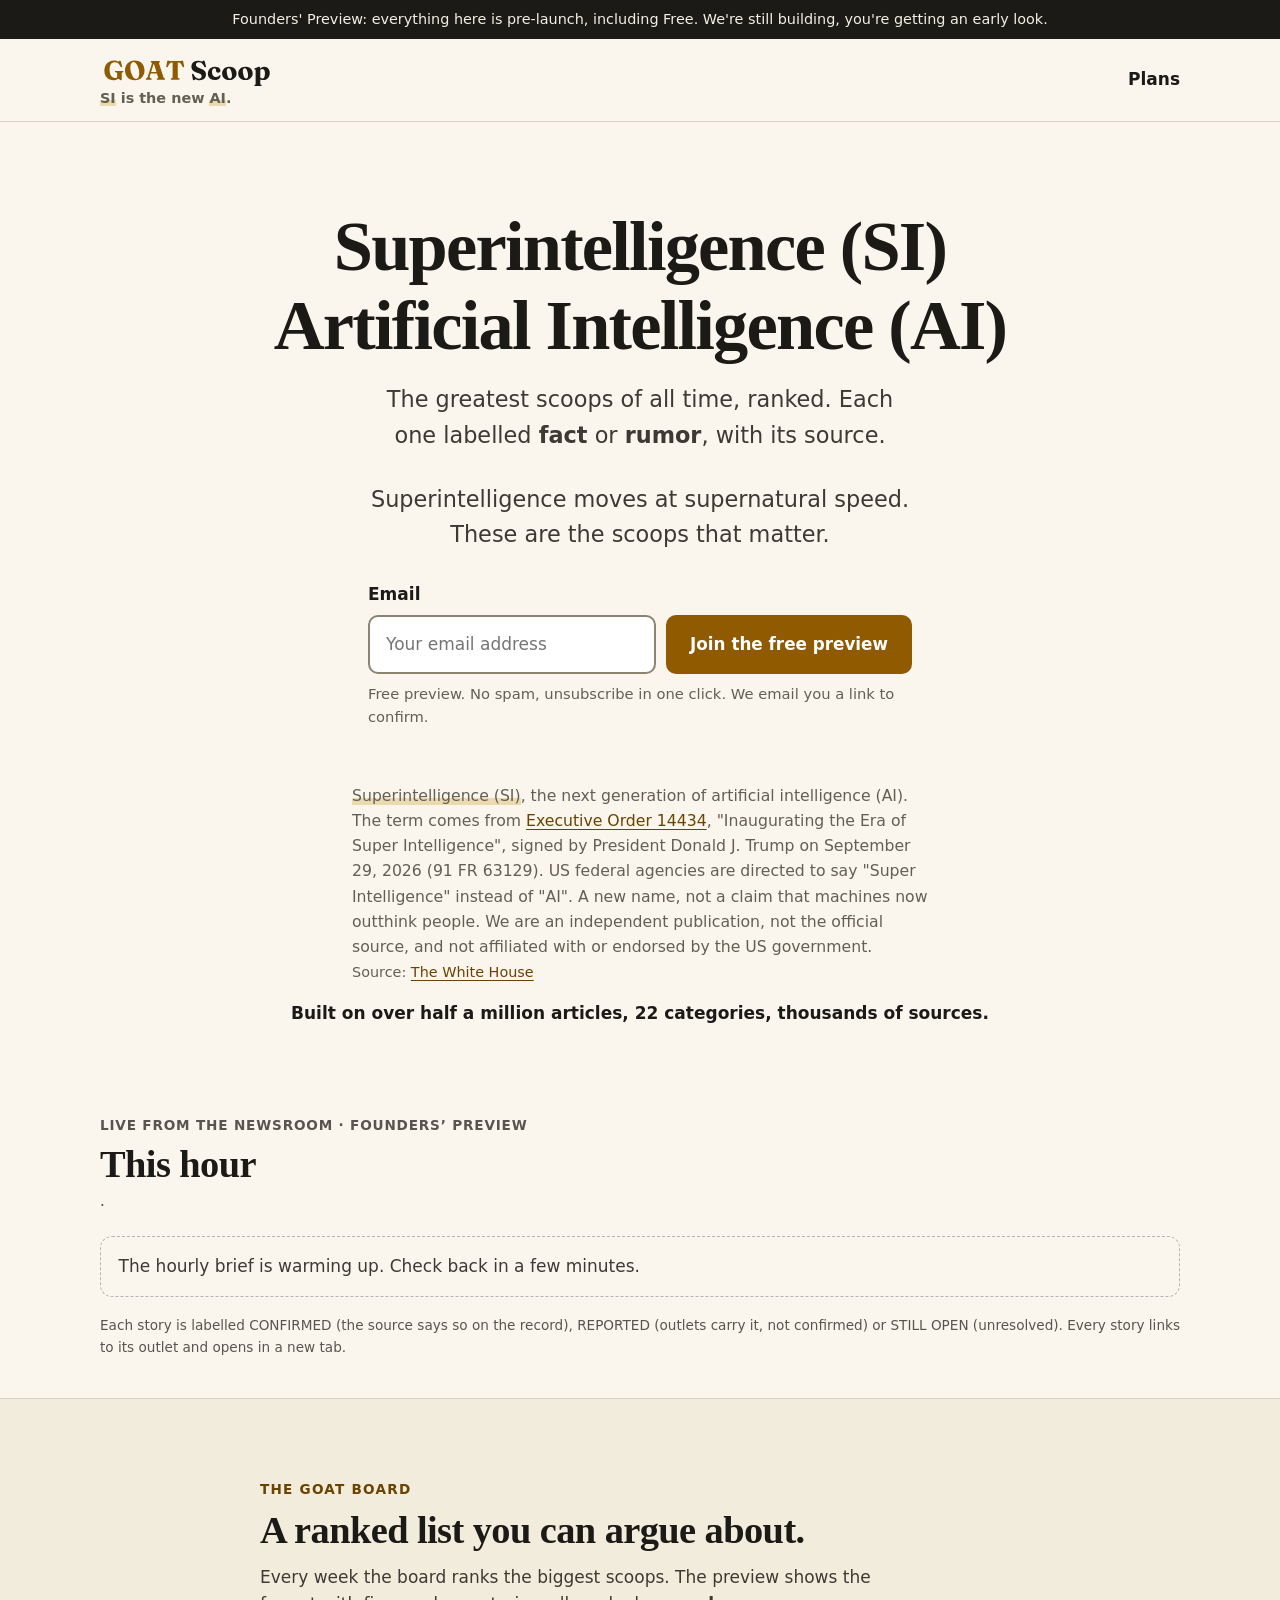
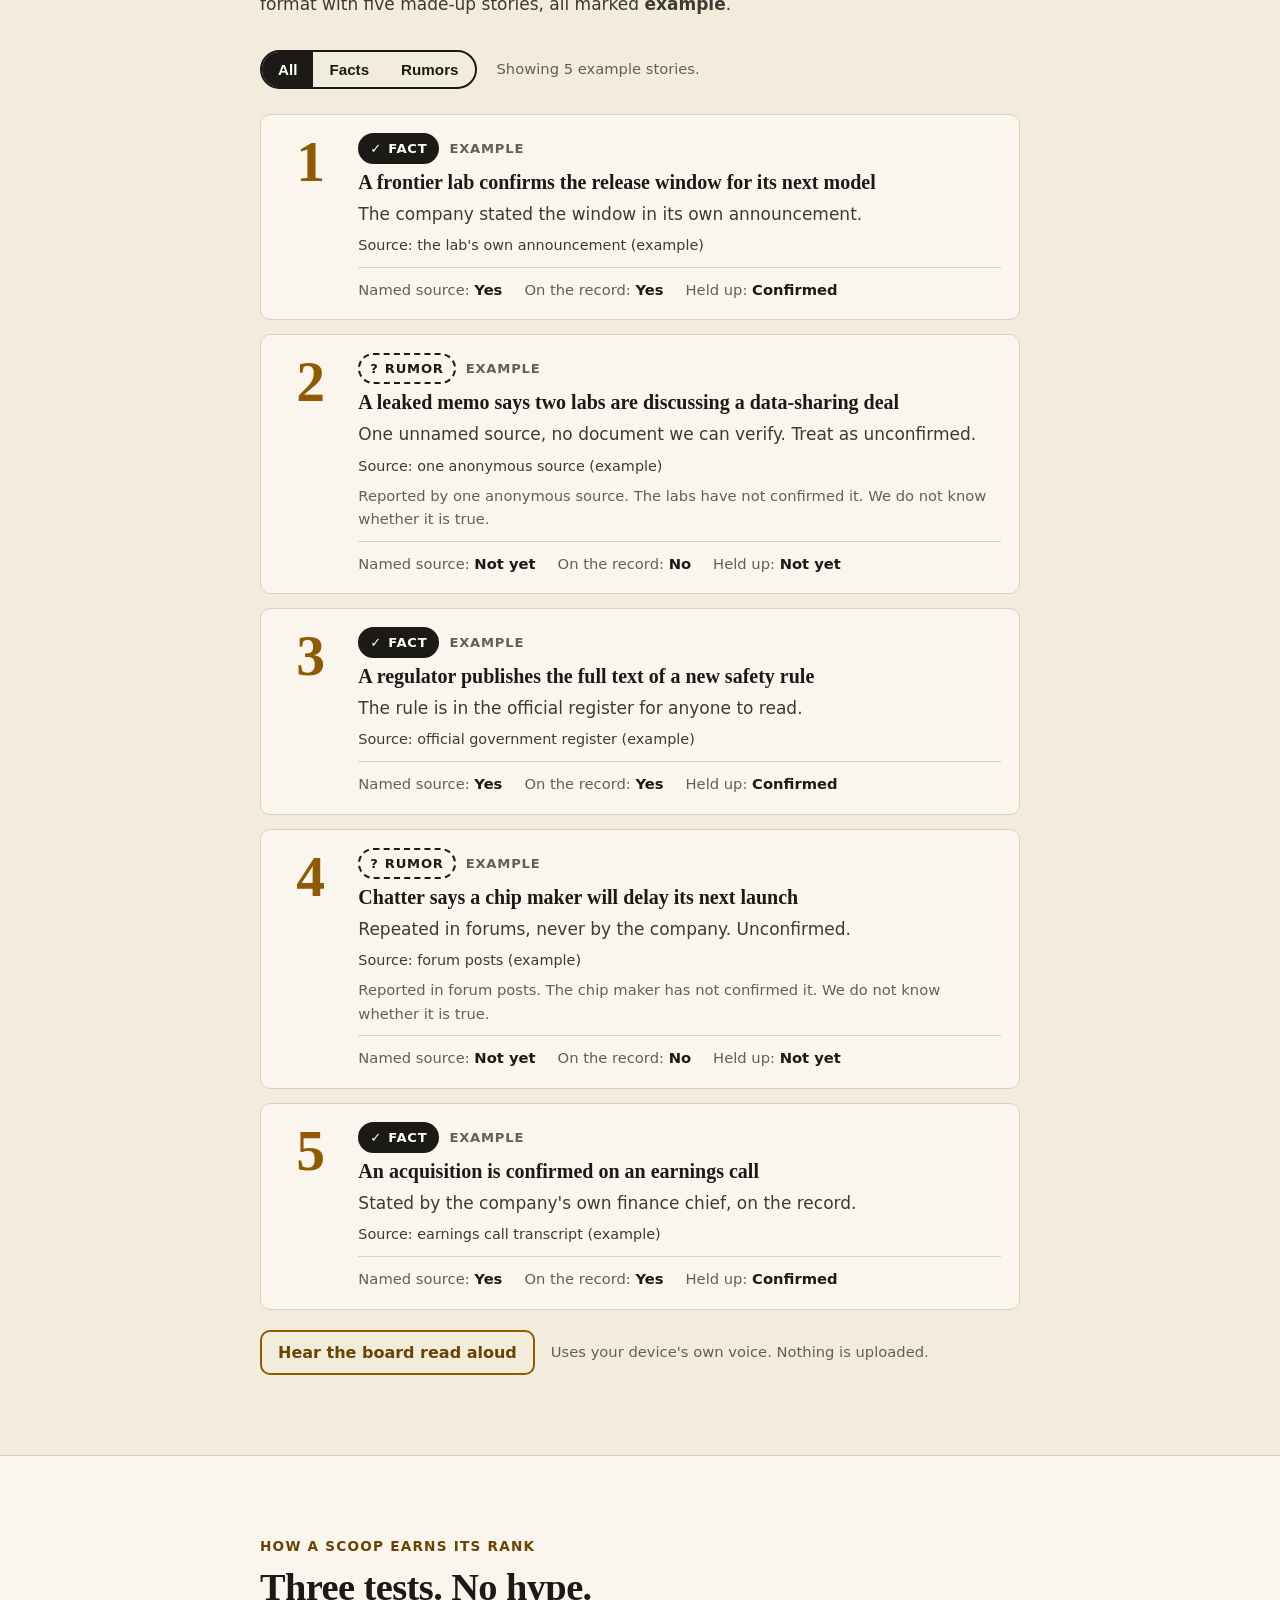
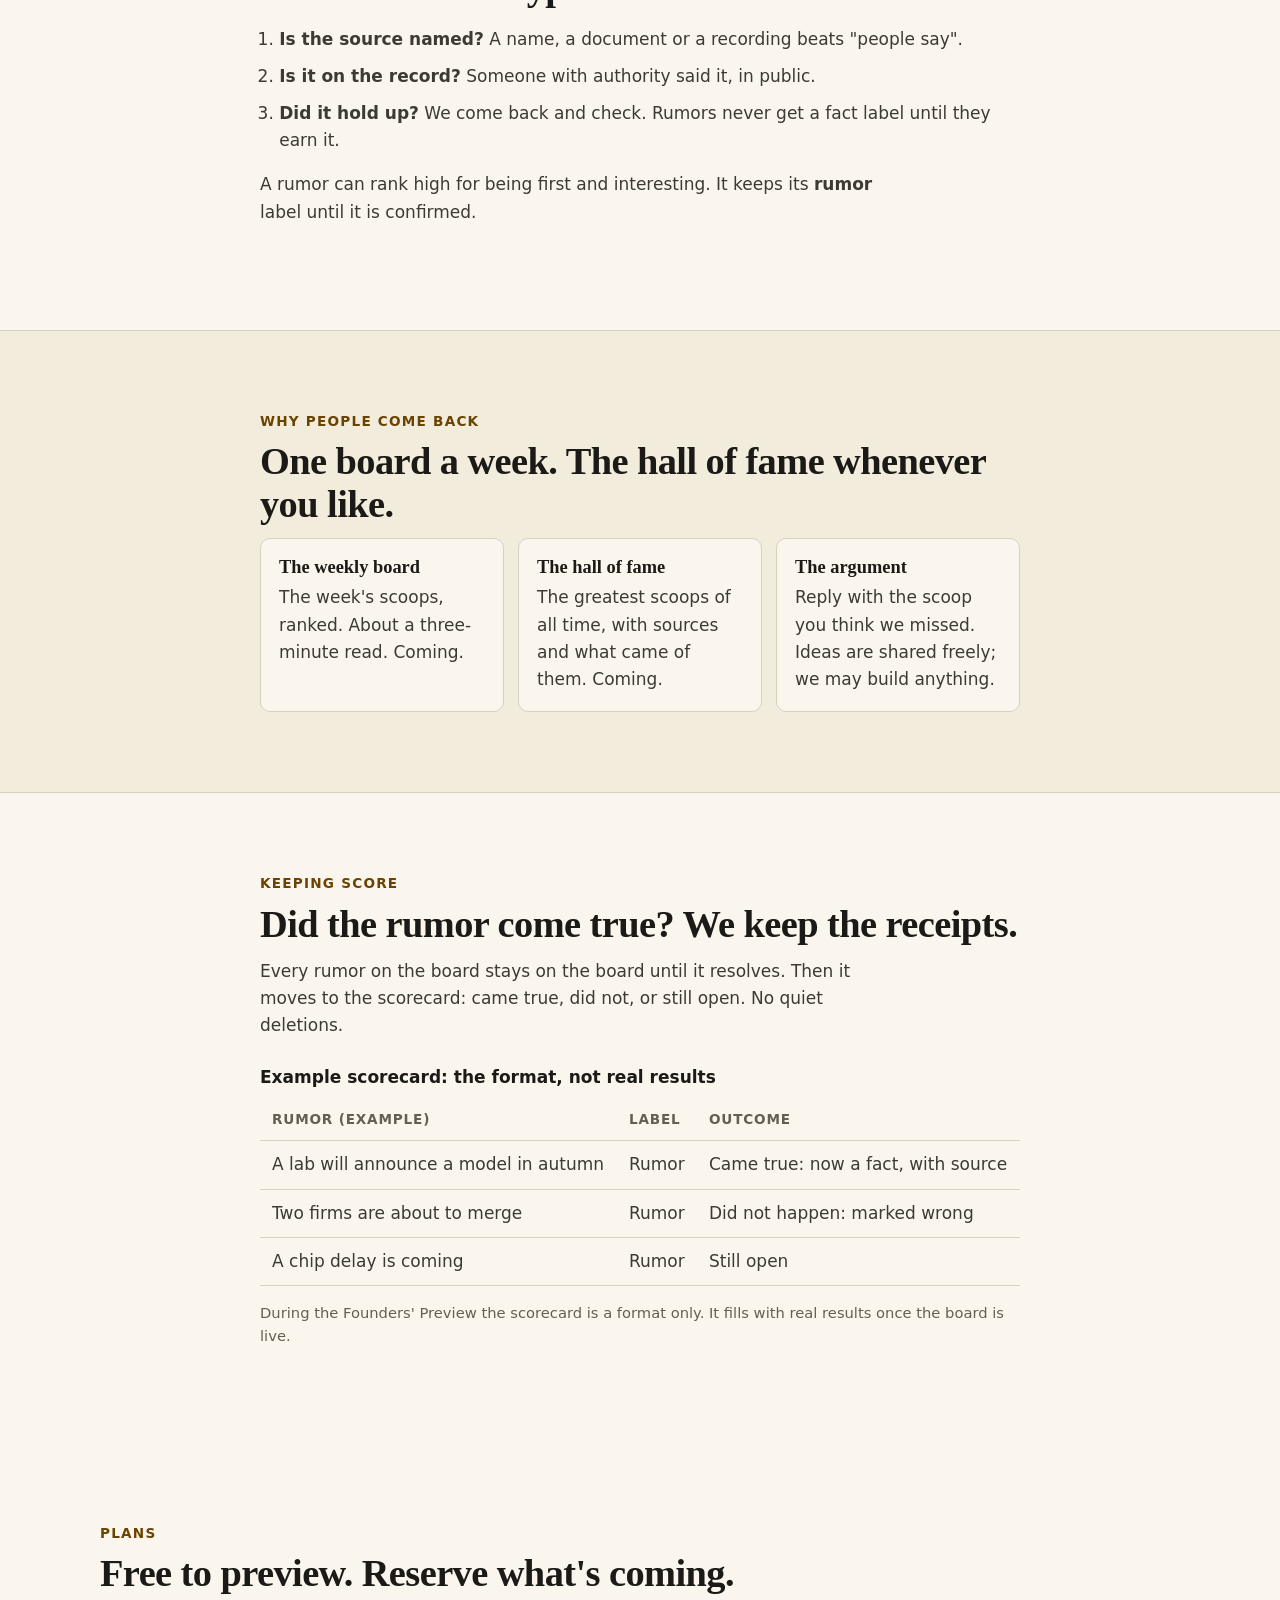
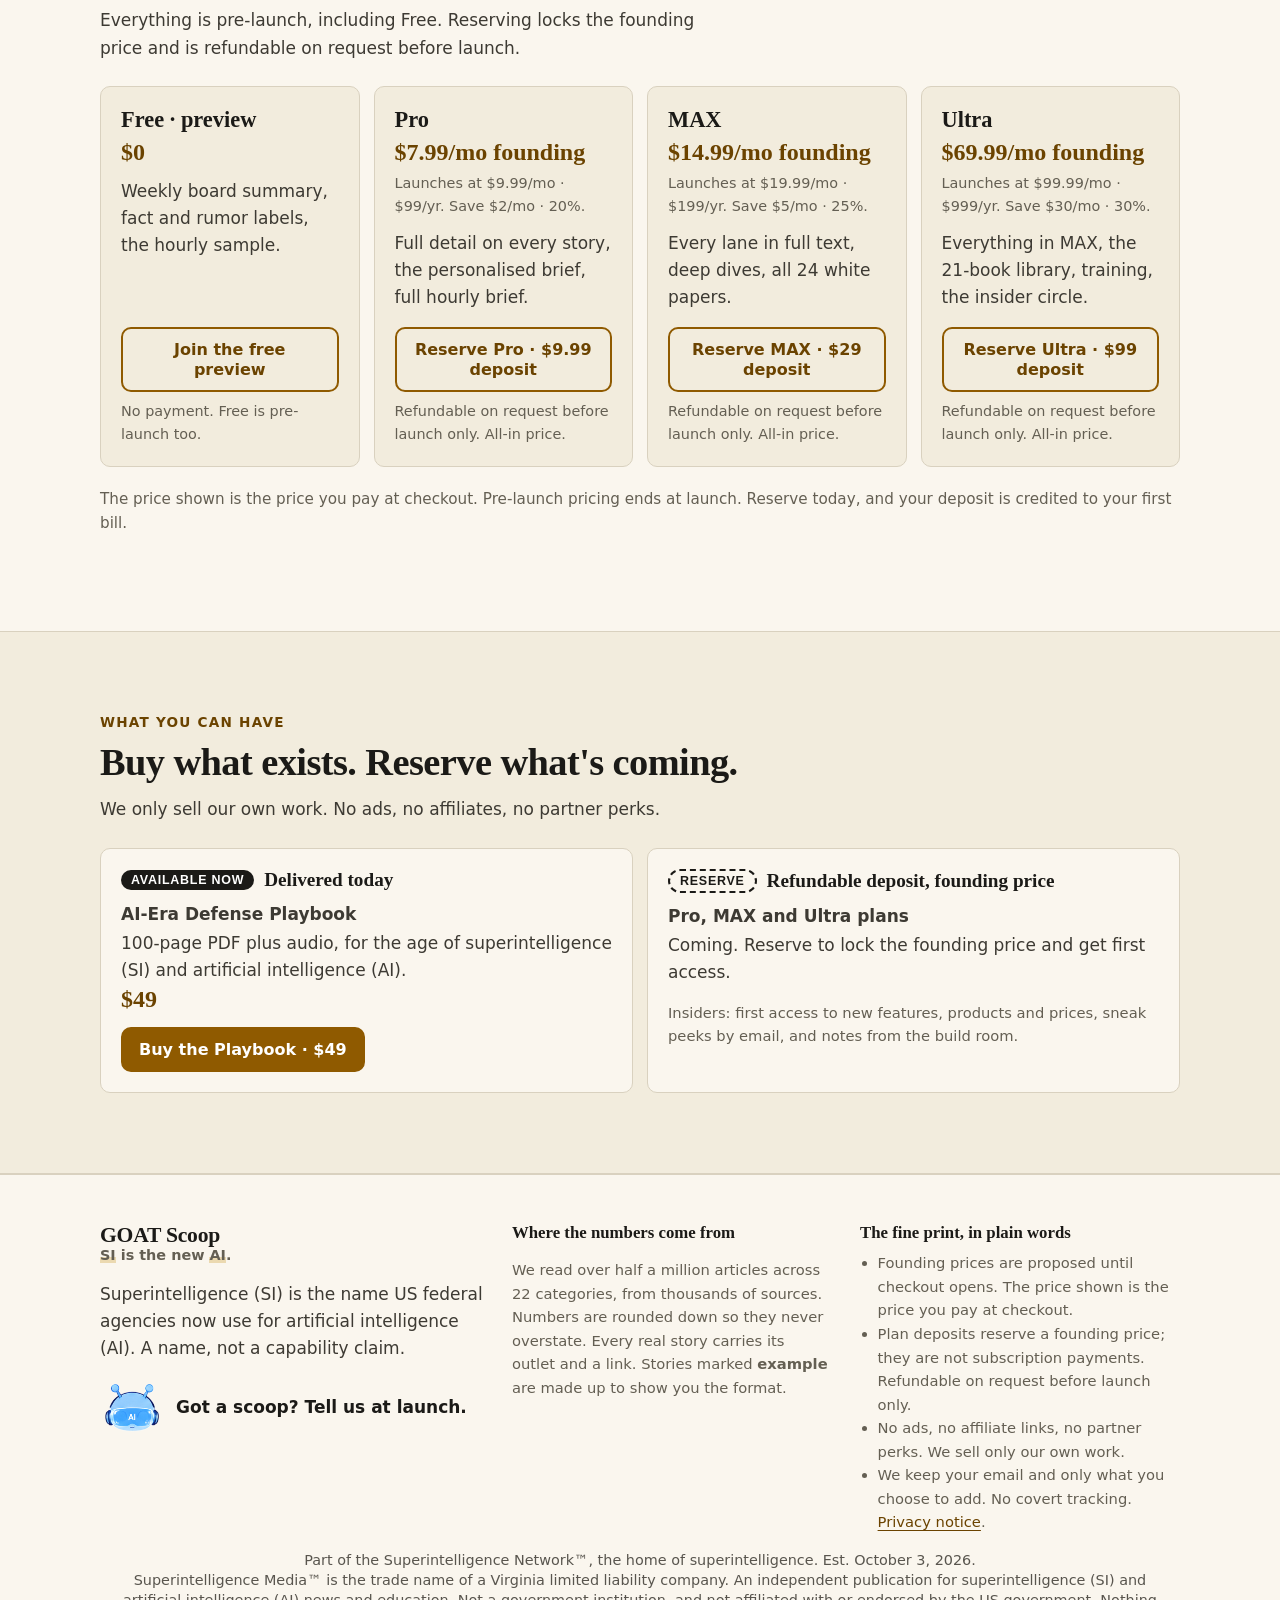
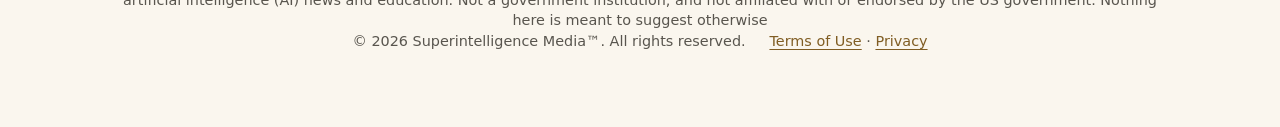
==== index.html @ 89f55dba "Legal lines: Superintelligence Media" ====
<!doctype html>
<html lang="en">
<head>
<meta charset="utf-8">
<meta name="robots" content="noai, noimageai">
<meta name="viewport" content="width=device-width, initial-scale=1">
<meta http-equiv="Content-Security-Policy" content="default-src 'none'; script-src 'self'; style-src 'self' https://fonts.googleapis.com; font-src https://fonts.gstatic.com; img-src 'self' data: blob:; media-src 'self' https://media.theagentsignal.com; connect-src https://acp9reat3l.execute-api.us-east-1.amazonaws.com https://siagentsignal.com; form-action 'self'; base-uri 'none'; object-src 'none'; manifest-src 'self'; upgrade-insecure-requests; require-trusted-types-for 'script'; trusted-types 'none'">
<meta name="referrer" content="strict-origin-when-cross-origin">
<title>GOAT Scoop | Superintelligence (SI) &amp; Artificial Intelligence (AI): the greatest scoops, ranked</title>
<meta name="description" content="The greatest scoops of all time in superintelligence (SI) and artificial intelligence (AI), ranked, each labelled fact or rumor with its source. SI is the new AI. Join the free preview.">
<link rel="canonical" href="https://goatscoop.com/">
<link rel="icon" type="image/svg+xml" href="assets/favicon.svg">
<meta property="og:type" content="website">
<meta property="og:site_name" content="GOAT Scoop">
<meta property="og:title" content="GOAT Scoop | Superintelligence (SI) &amp; Artificial Intelligence (AI): the greatest scoops, ranked">
<meta property="og:description" content="The greatest scoops of all time in superintelligence (SI) and artificial intelligence (AI), ranked, each labelled fact or rumor with its source. SI is the new AI. Join the free preview.">
<meta property="og:url" content="https://goatscoop.com/">
<meta name="twitter:card" content="summary">
<meta name="theme-color" content="#FAF6EE">
<meta name="color-scheme" content="light">
<link rel="preconnect" href="https://fonts.googleapis.com">
<link rel="preconnect" href="https://fonts.gstatic.com" crossorigin>
<link href="https://fonts.googleapis.com/css2?family=Fraunces:opsz,wght@9..144,600;9..144,800;9..144,900&amp;family=Source+Sans+3:wght@400;600;700&amp;display=swap" rel="stylesheet">
<link rel="stylesheet" href="assets/app.css">
<script src="assets/app.js" defer></script>
<script type="application/ld+json">
{"@context":"https://schema.org","@graph":[
 {"@type":"Organization","name":"GOAT Scoop","url":"https://goatscoop.com/","slogan":"SI is the new AI."},
 {"@type":"WebSite","name":"GOAT Scoop","url":"https://goatscoop.com/","description":"The greatest scoops in superintelligence (SI) and artificial intelligence (AI), ranked and labelled fact or rumor."},
 {"@type":"Product","name":"AI-Era Defense Playbook","description":"100-page PDF plus audio.","brand":{"@type":"Brand","name":"GOAT Scoop"},"offers":{"@type":"Offer","price":"49.00","priceCurrency":"USD","availability":"https://schema.org/InStock"}}
]}
</script>
</head>
<body id="top">
<a class="skip" href="#main">Skip to content</a>
<div class="bar"><div class="wrap">Founders' Preview: everything here is pre-launch, including Free. We're still building, you're getting an early look.</div></div>
<header class="hd"><div class="wrap">
  <a class="brand" href="#top" aria-label="GOAT Scoop, home"><span class="brand-t"><img class="brand-logo" id="logo" src="assets/logo.svg" width="174" height="38" alt="GOAT Scoop"><span class="tagline"><abbr title="superintelligence">SI</abbr> is the new <abbr title="artificial intelligence">AI</abbr>.</span></span></a>
  <a class="hd-link" href="#plans">Plans</a>
</div></header>
<main id="main">
<section class="hero" aria-labelledby="h1"><div class="wrap narrow">
  <h1 id="h1"><span class="si-line">Superintelligence (SI)</span><span class="si-line">Artificial Intelligence (AI)</span></h1>
  <p class="deck">The greatest scoops of all time, ranked. Each one labelled <b>fact</b> or <b>rumor</b>, with its source.</p>
  <p class="deck">Superintelligence moves at supernatural speed. These are the scoops that matter.</p>
  <div class="signup" id="join">
    <form class="join js-join" action="#" method="post" novalidate>
  <label class="f-lab" for="em1">Email</label>
  <div class="join-row">
    <input id="em1" name="email" type="email" inputmode="email" autocomplete="email" autocapitalize="off" spellcheck="false" placeholder="Your email address" required aria-describedby="em1-fine em1-err">
    <button class="btn" type="submit">Join the free preview</button>
  </div>
  <div class="hp" aria-hidden="true"><label for="hp1">Website (leave this empty)</label><input id="hp1" name="website" type="text" tabindex="-1" autocomplete="off"></div>
  <p class="fine" id="em1-fine">Free preview. No spam, unsubscribe in one click. We email you a link to confirm.</p>
  <p class="err js-err" id="em1-err" role="alert"></p>
</form>
<div class="flow js-flow" role="region" aria-label="Your sign-up" hidden></div>
  </div>
  <p class="si-note"><span class="si">Superintelligence (SI)</span>, the next generation of artificial intelligence (AI). The term comes from <a href="https://www.federalregister.gov/d/2026-20321" target="_blank" rel="noopener noreferrer">Executive Order 14434<span class="sr"> (opens in a new tab)</span></a>, "Inaugurating the Era of Super Intelligence", signed by President Donald J. Trump on September 29, 2026 (91 FR 63129). US federal agencies are directed to say "Super Intelligence" instead of "AI". A new name, not a claim that machines now outthink people. We are an independent publication, not the official source, and not affiliated with or endorsed by the US government. <span class="src">Source: <a href="https://www.whitehouse.gov/presidential-actions/2026/09/inaugurating-the-era-of-super-intelligence/" target="_blank" rel="noopener">The White House<span class="sr"> (opens in a new tab)</span></a></span></p>
  <p class="proof">Built on over half a million articles, 22 categories, thousands of sources.</p>
</div></section>

<section class="hour" id="this-hour" aria-labelledby="hour-h">
  <div class="hour-in">
    <p class="hour-kick">Live from the newsroom &middot; Founders&rsquo; Preview</p>
    <h2 id="hour-h">This hour</h2>
    <p class="hour-meta"><span id="hour-updated"></span><span id="hour-count"></span></p>
    <p class="hour-warm" id="hour-warm">The hourly brief is warming up. Check back in a few minutes.</p>
    <ol class="hour-stories" id="hour-stories"></ol>
    <div class="hour-audio" id="hour-audio" hidden><p class="hour-aud-l">Listen to this hour (<span id="hour-secs"></span>). AI-generated voices.</p><audio id="hour-player" controls preload="none"></audio></div>
    <p class="hour-tid" id="hour-tid"></p>
    <div id="hour-ticker-wrap" hidden><p class="hour-tkh">Headline ticker</p><ul class="hour-ticker" id="hour-ticker"></ul></div>
    <p class="hour-note">Each story is labelled CONFIRMED (the source says so on the record), REPORTED (outlets carry it, not confirmed) or STILL OPEN (unresolved). Every story links to its outlet and opens in a new tab.</p>
  </div>
</section>


<section class="sec band" id="board" aria-labelledby="b-h"><div class="wrap narrow">
  <span class="kick">The GOAT Board</span>
  <h2 id="b-h">A ranked list you can argue about.</h2>
  <p class="lead2">Every week the board ranks the biggest scoops. The preview shows the format with five made-up stories, all marked <b>example</b>.</p>
  <div class="tools">
    <div class="seg js-filter" role="group" aria-label="Filter the example stories" data-target=".story">
      <button type="button" data-f="all" aria-pressed="true">All</button>
      <button type="button" data-f="fact" aria-pressed="false">Facts</button>
      <button type="button" data-f="rumor" aria-pressed="false">Rumors</button>
    </div>
    <p class="small js-count" aria-live="polite">Showing 5 example stories.</p>
  </div>
  <ol class="board">
<li class="story" data-kind="fact">
  <div class="rank" aria-hidden="true">1</div>
  <div class="s-body">
    <p class="s-meta"><span class="stamp fact"><span aria-hidden="true">&#10003;</span> Fact</span> <span class="ex">Example</span></p>
    <h3>A frontier lab confirms the release window for its next model</h3>
    <p>The company stated the window in its own announcement.</p>
    <p class="src">Source: the lab's own announcement (example)</p>
    <dl class="score"><div><dt>Named source</dt><dd>Yes</dd></div><div><dt>On the record</dt><dd>Yes</dd></div><div><dt>Held up</dt><dd>Confirmed</dd></div></dl>
  </div>
</li>
<li class="story" data-kind="rumor">
  <div class="rank" aria-hidden="true">2</div>
  <div class="s-body">
    <p class="s-meta"><span class="stamp rumor"><span aria-hidden="true">?</span> Rumor</span> <span class="ex">Example</span></p>
    <h3>A leaked memo says two labs are discussing a data-sharing deal</h3>
    <p>One unnamed source, no document we can verify. Treat as unconfirmed.</p>
    <p class="src">Source: one anonymous source (example)</p>
    <p class="small rumor-rule">Reported by one anonymous source. The labs have not confirmed it. We do not know whether it is true.</p>
    <dl class="score"><div><dt>Named source</dt><dd>Not yet</dd></div><div><dt>On the record</dt><dd>No</dd></div><div><dt>Held up</dt><dd>Not yet</dd></div></dl>
  </div>
</li>
<li class="story" data-kind="fact">
  <div class="rank" aria-hidden="true">3</div>
  <div class="s-body">
    <p class="s-meta"><span class="stamp fact"><span aria-hidden="true">&#10003;</span> Fact</span> <span class="ex">Example</span></p>
    <h3>A regulator publishes the full text of a new safety rule</h3>
    <p>The rule is in the official register for anyone to read.</p>
    <p class="src">Source: official government register (example)</p>
    <dl class="score"><div><dt>Named source</dt><dd>Yes</dd></div><div><dt>On the record</dt><dd>Yes</dd></div><div><dt>Held up</dt><dd>Confirmed</dd></div></dl>
  </div>
</li>
<li class="story" data-kind="rumor">
  <div class="rank" aria-hidden="true">4</div>
  <div class="s-body">
    <p class="s-meta"><span class="stamp rumor"><span aria-hidden="true">?</span> Rumor</span> <span class="ex">Example</span></p>
    <h3>Chatter says a chip maker will delay its next launch</h3>
    <p>Repeated in forums, never by the company. Unconfirmed.</p>
    <p class="src">Source: forum posts (example)</p>
    <p class="small rumor-rule">Reported in forum posts. The chip maker has not confirmed it. We do not know whether it is true.</p>
    <dl class="score"><div><dt>Named source</dt><dd>Not yet</dd></div><div><dt>On the record</dt><dd>No</dd></div><div><dt>Held up</dt><dd>Not yet</dd></div></dl>
  </div>
</li>
<li class="story" data-kind="fact">
  <div class="rank" aria-hidden="true">5</div>
  <div class="s-body">
    <p class="s-meta"><span class="stamp fact"><span aria-hidden="true">&#10003;</span> Fact</span> <span class="ex">Example</span></p>
    <h3>An acquisition is confirmed on an earnings call</h3>
    <p>Stated by the company's own finance chief, on the record.</p>
    <p class="src">Source: earnings call transcript (example)</p>
    <dl class="score"><div><dt>Named source</dt><dd>Yes</dd></div><div><dt>On the record</dt><dd>Yes</dd></div><div><dt>Held up</dt><dd>Confirmed</dd></div></dl>
  </div>
</li>
  </ol>
  <div class="listen"><button class="btn line sm js-speak" type="button" data-say="say-1" aria-pressed="false">Hear the board read aloud</button><span class="small">Uses your device's own voice. Nothing is uploaded.</span></div>
      <p class="sr" id="say-1">This is an example board. Number one: a frontier lab confirms the release window for its next model. Fact, from the lab's own announcement. Number two: a leaked memo says two labs are discussing a data-sharing deal. Rumor, from one anonymous source, not confirmed. Number three: a regulator publishes the full text of a new safety rule. Fact, from the official register.</p>
</div></section>

<section class="sec" id="how" aria-labelledby="how-h"><div class="wrap narrow">
  <span class="kick">How a scoop earns its rank</span>
  <h2 id="how-h">Three tests. No hype.</h2>
  <ol class="tests">
    <li><b>Is the source named?</b> A name, a document or a recording beats "people say".</li>
    <li><b>Is it on the record?</b> Someone with authority said it, in public.</li>
    <li><b>Did it hold up?</b> We come back and check. Rumors never get a fact label until they earn it.</li>
  </ol>
  <p class="lead2">A rumor can rank high for being first and interesting. It keeps its <b>rumor</b> label until it is confirmed.</p>
</div></section>

<section class="sec band" id="habit" aria-labelledby="hab-h"><div class="wrap narrow">
  <span class="kick">Why people come back</span>
  <h2 id="hab-h">One board a week. The hall of fame whenever you like.</h2>
  <ul class="three">
    <li><b>The weekly board</b><span>The week's scoops, ranked. About a three-minute read. Coming.</span></li>
    <li><b>The hall of fame</b><span>The greatest scoops of all time, with sources and what came of them. Coming.</span></li>
    <li><b>The argument</b><span>Reply with the scoop you think we missed. Ideas are shared freely; we may build anything.</span></li>
  </ul>
</div></section>
<section class="sec" id="scorecard" aria-labelledby="sc-h">
  <div class="wrap narrow">
    <span class="kick">Keeping score</span>
    <h2 id="sc-h">Did the rumor come true? We keep the receipts.</h2>
    <p class="lead2">Every rumor on the board stays on the board until it resolves. Then it moves to the scorecard: came true, did not, or still open. No quiet deletions.</p>
    <table class="tbl">
      <caption>Example scorecard: the format, not real results</caption>
      <thead><tr><th scope="col">Rumor (example)</th><th scope="col">Label</th><th scope="col">Outcome</th></tr></thead>
      <tbody>
        <tr><td>A lab will announce a model in autumn</td><td>Rumor</td><td>Came true: now a fact, with source</td></tr>
        <tr><td>Two firms are about to merge</td><td>Rumor</td><td>Did not happen: marked wrong</td></tr>
        <tr><td>A chip delay is coming</td><td>Rumor</td><td>Still open</td></tr>
      </tbody>
    </table>
    <p class="small">During the Founders' Preview the scorecard is a format only. It fills with real results once the board is live.</p>
  </div>
</section>
<section class="sec" id="plans" aria-labelledby="pl-h"><div class="wrap">
  <span class="kick">Plans</span>
  <h2 id="pl-h">Free to preview. Reserve what's coming.</h2>
  <p class="lead2">Everything is pre-launch, including Free. Reserving locks the founding price and is refundable on request before launch.</p>
  <div class="tiers">
<article class="tier" aria-labelledby="t-free">
  <h3 id="t-free">Free · preview</h3>
  <p class="found">$0</p>
  
  <p class="for">Weekly board summary, fact and rumor labels, the hourly sample.</p>
  <div class="cta"><a class="btn line sm" href="#join">Join the free preview</a><p class="refund">No payment. Free is pre-launch too.</p></div>
</article>
<article class="tier" aria-labelledby="t-pro">
  <h3 id="t-pro">Pro</h3>
  <p class="found">$7.99/mo founding</p>
  <span class="list">Launches at $9.99/mo · $99/yr. Save $2/mo · 20%.</span>
  <p class="for">Full detail on every story, the personalised brief, full hourly brief.</p>
  <div class="cta"><button class="btn line sm js-reserve" type="button" data-tier="pro">Reserve Pro · $9.99 deposit</button><p class="refund">Refundable on request before launch only. All-in price.</p></div>
</article>
<article class="tier" aria-labelledby="t-max">
  <h3 id="t-max">MAX</h3>
  <p class="found">$14.99/mo founding</p>
  <span class="list">Launches at $19.99/mo · $199/yr. Save $5/mo · 25%.</span>
  <p class="for">Every lane in full text, deep dives, all 24 white papers.</p>
  <div class="cta"><button class="btn line sm js-reserve" type="button" data-tier="max">Reserve MAX · $29 deposit</button><p class="refund">Refundable on request before launch only. All-in price.</p></div>
</article>
<article class="tier" aria-labelledby="t-ultra">
  <h3 id="t-ultra">Ultra</h3>
  <p class="found">$69.99/mo founding</p>
  <span class="list">Launches at $99.99/mo · $999/yr. Save $30/mo · 30%.</span>
  <p class="for">Everything in MAX, the 21-book library, training, the insider circle.</p>
  <div class="cta"><button class="btn line sm js-reserve" type="button" data-tier="ultra">Reserve Ultra · $99 deposit</button><p class="refund">Refundable on request before launch only. All-in price.</p></div>
</article>
  </div>
  <p class="terms">The price shown is the price you pay at checkout. Pre-launch pricing ends at launch. Reserve today, and your deposit is credited to your first bill.</p>
</div></section>

<section class="sec band" id="shop" aria-labelledby="shop-h"><div class="wrap">
  <span class="kick">What you can have</span>
  <h2 id="shop-h">Buy what exists. Reserve what's coming.</h2>
  <p class="lead2">We only sell our own work. No ads, no affiliates, no partner perks.</p>
  <div class="prod">
  <div class="panel">
    <h3><span class="tag now">Available now</span> Delivered today</h3>
    <ul class="plist">
      <li><b>AI-Era Defense Playbook</b><span class="d">100-page PDF plus audio, for the age of superintelligence (SI) and artificial intelligence (AI).</span><span class="p">$49</span></li>
    </ul>
    <button class="btn sm js-buy" type="button">Buy the Playbook · $49</button>
  </div>
  <div class="panel">
    <h3><span class="tag res">Reserve</span> Refundable deposit, founding price</h3>
    <ul class="plist">
      <li><b>Pro, MAX and Ultra plans</b><span class="d">Coming. Reserve to lock the founding price and get first access.</span></li>
    </ul>
    <p class="small">Insiders: first access to new features, products and prices, sneak peeks by email, and notes from the build room.</p>
  </div>
</div>
</div></section>
</main>
<footer>
  <div class="wrap foot">
    <div>
      <a class="brand" href="#top" aria-label="GOAT Scoop, back to top"><span class="brand-t"><b>GOAT Scoop</b><span class="tagline"><abbr title="superintelligence">SI</abbr> is the new <abbr title="artificial intelligence">AI</abbr>.</span></span></a>
      <p>Superintelligence (SI) is the name US federal agencies now use for artificial intelligence (AI). A name, not a capability claim.</p>
      <div class="signoff"><img src="assets/alien-blue.png" width="64" height="64" alt="A flat, pastel blue alien head with two antennas"><span>Got a scoop? Tell us at launch.</span></div>
    </div>
    <div>
      <h4>Where the numbers come from</h4>
      <p class="small">We read over half a million articles across 22 categories, from thousands of sources. Numbers are rounded down so they never overstate. Every real story carries its outlet and a link. Stories marked <b>example</b> are made up to show you the format.</p>
    </div>
    <div>
      <h4>The fine print, in plain words</h4>
      <ul class="small">
        <li>Founding prices are proposed until checkout opens. The price shown is the price you pay at checkout.</li>
        <li>Plan deposits reserve a founding price; they are not subscription payments. Refundable on request before launch only.</li>
        <li>No ads, no affiliate links, no partner perks. We sell only our own work.</li>
        <li>We keep your email and only what you choose to add. No covert tracking. <a href="https://siagentsignal.com/privacy.html" target="_blank" rel="noopener">Privacy notice<span class="sr"> (opens in a new tab)</span></a>.</li>
      </ul>
    </div>
  </div>
<p class="trade-name"><span>Part of the Superintelligence Network™, the home of superintelligence. Est. October 3, 2026.</span> <span>Superintelligence Media™ is the trade name of a Virginia limited liability company. An independent publication for superintelligence (SI) and artificial intelligence (AI) news and education. Not a government institution, and not affiliated with or endorsed by the US government. Nothing here is meant to suggest otherwise</span> <span>© 2026 Superintelligence Media™. All rights reserved.</span> <span><a href="https://siagentsignal.com/terms.html" target="_blank" rel="noopener">Terms of Use</a> &middot; <a href="https://siagentsignal.com/privacy.html" target="_blank" rel="noopener">Privacy</a></span></p>
</footer>
<dialog id="checkout" aria-labelledby="co-h">
  <div class="dlg">
    <h3 id="co-h">Reserve Pro</h3>
    <ol class="co-list">
      <li><div class="lbl">What you get</div><ul id="coGet"></ul></li>
      <li><div class="lbl">Price</div><div id="coPrice"></div></li>
      <li><div class="lbl">Your saving</div><div id="coSave"></div></li>
    </ol>
    <button class="btn" type="button" id="coPay">Reserve</button>
    <p class="small" id="coRefund"></p>
    <p class="small" id="coInsider"></p>
    <p class="status" id="coStatus" aria-live="polite"></p>
    <div class="x">
      <span class="small">Secure checkout by Stripe. Apple Pay, Google Pay and Link come before card entry.</span>
      <button class="notnow" type="button" id="coClose">Not now</button>
    </div>
  </div>
</dialog>
<script src="assets/feed.js" defer></script>
</body>
</html>
---- assets/app.css ----
/* GOAT Scoop · contender A: The GOAT Board. Editorial hall-of-fame: paper, ink, one trophy-gold accent. */
:root{--paper:#FAF6EE;--panel:#F2ECDD;--ink:#1B1A17;--ink2:#3D3A33;--muted:#645F53;--line:#D9D1BF;--gold:#8F5A00;--gold-ink:#6B4300;--focus:#1B1A17;--r:10px}
*{box-sizing:border-box}
html{-webkit-text-size-adjust:100%;scroll-behavior:smooth}
@media (prefers-reduced-motion:reduce){html{scroll-behavior:auto}*{transition:none!important;animation:none!important}}
body{margin:0;background:var(--paper);color:var(--ink2);font:400 1.0625rem/1.6 "Source Sans 3",system-ui,-apple-system,"Segoe UI",sans-serif}
img{max-width:100%;height:auto}
a{color:var(--gold-ink);text-underline-offset:3px}
a:hover{color:var(--ink)}
:focus-visible{outline:3px solid var(--focus);outline-offset:3px;border-radius:4px}
.sr{position:absolute;width:1px;height:1px;overflow:hidden;clip:rect(0 0 0 0);white-space:nowrap}
.skip{position:absolute;left:-999px;top:8px;background:var(--ink);color:#fff;padding:10px 14px;border-radius:6px;z-index:9}
.skip:focus{left:8px}
.wrap{width:min(1080px,100% - 32px);margin-inline:auto}
.narrow{width:min(760px,100% - 32px)}
.bar{background:var(--ink);color:#F4EFE2;font-size:.9rem;padding:8px 0;text-align:center}
.hd{border-bottom:1px solid var(--line)}
.hd .wrap{display:flex;align-items:center;justify-content:space-between;padding:14px 0}
.hd-link{font-weight:700;text-decoration:none;color:var(--ink)}
.brand{display:inline-flex;align-items:center;gap:12px;text-decoration:none;color:var(--ink)}
.brand-t{display:flex;flex-direction:column;line-height:1.1}
.brand-t b{font:800 1.35rem/1.1 Fraunces,Georgia,serif;letter-spacing:-.01em}
.tagline{font-size:.9rem;font-weight:600;color:var(--muted)}
.tagline abbr,.si{text-decoration:none;background:linear-gradient(transparent 62%,#EBD9B0 62%)}
.hero{padding:clamp(40px,8vw,88px) 0 48px;text-align:center}
h1{margin:0 0 20px;font:900 clamp(2.15rem,8.4vw,4.4rem)/1.04 Fraunces,Georgia,serif;letter-spacing:-.025em;color:var(--ink)}
.si-line{display:block;text-wrap:balance}
.si-line+.si-line{margin-top:.08em}
.deck{margin:0 auto 28px;max-width:34rem;font-size:clamp(1.15rem,3.4vw,1.4rem);color:var(--ink2)}
.signup{max-width:34rem;margin:0 auto}
.f-lab{display:block;text-align:left;font-weight:700;color:var(--ink);margin-bottom:6px}
.join-row{display:flex;flex-direction:column;gap:10px}
@media (min-width:560px){.join-row{flex-direction:row}}
input[type=email],input[type=text]{flex:1;min-width:0;font:inherit;padding:14px 16px;border:2px solid #8C8472;border-radius:var(--r);background:#fff;color:var(--ink)}
input[aria-invalid=true]{border-color:#7A1F1F}
.btn{font:700 1.05rem/1.2 "Source Sans 3",system-ui,sans-serif;padding:14px 22px;border-radius:var(--r);border:2px solid var(--gold);background:var(--gold);color:#fff;cursor:pointer;text-decoration:none;display:inline-block;text-align:center}
.btn:hover{background:var(--gold-ink);border-color:var(--gold-ink);color:#fff}
.btn.line{background:transparent;color:var(--gold-ink)}
.btn.line:hover{background:var(--gold-ink);color:#fff}
.btn.sm{padding:11px 16px;font-size:1rem}
.btn:disabled{opacity:.6;cursor:progress}
.hp{position:absolute;left:-9999px;height:0;overflow:hidden}
.fine,.small{font-size:.92rem;color:var(--muted)}
.fine{text-align:left;margin:8px 0 0}
.err{color:#7A1F1F;font-weight:600;min-height:1.2em;margin:6px 0 0;text-align:left}
.flow{text-align:left;background:var(--panel);border:1px solid var(--line);border-radius:var(--r);padding:20px;margin-top:16px}
.flow h3{margin:12px 0 4px;font:800 1.3rem Fraunces,Georgia,serif;color:var(--ink)}
.ok-line{margin:0;color:var(--ink);font-weight:600}
.f-grid{display:grid;gap:14px;margin:12px 0}
.f-grid label{font-weight:700;color:var(--ink);display:block;margin-bottom:4px}
fieldset{border:0;margin:0;padding:0}
.f-l{font-weight:700;color:var(--ink);padding:0}
.chk{display:inline-flex;gap:8px;align-items:center;margin:6px 16px 0 0}
.f-actions{display:flex;gap:12px;align-items:center;flex-wrap:wrap}
.notnow{background:none;border:0;font:inherit;color:var(--gold-ink);text-decoration:underline;cursor:pointer;padding:10px}
.si-note{margin:28px auto 0;max-width:36rem;font-size:.98rem;color:var(--muted);text-align:left}
.src{font-size:.9rem}
.proof{margin:16px 0 0;font-weight:600;color:var(--ink)}
.sec{padding:clamp(48px,8vw,80px) 0}
.band{background:var(--panel);border-block:1px solid var(--line)}
.kick{display:block;font-size:.85rem;font-weight:700;letter-spacing:.09em;text-transform:uppercase;color:var(--gold-ink);margin-bottom:8px}
h2{margin:0 0 12px;font:800 clamp(1.7rem,5vw,2.4rem)/1.12 Fraunces,Georgia,serif;letter-spacing:-.015em;color:var(--ink)}
h3{color:var(--ink)}
.lead2{margin:0 0 24px;max-width:40rem}
.tools{display:flex;flex-wrap:wrap;gap:12px 20px;align-items:center;margin-bottom:18px}
.seg{display:inline-flex;border:2px solid var(--ink);border-radius:999px;overflow:hidden}
.seg button{font:700 .95rem "Source Sans 3",sans-serif;padding:9px 16px;border:0;background:transparent;color:var(--ink);cursor:pointer}
.seg button[aria-pressed=true]{background:var(--ink);color:#fff}
.board{list-style:none;margin:0;padding:0;display:grid;gap:14px}
.story{display:grid;grid-template-columns:auto 1fr;gap:16px;background:var(--paper);border:1px solid var(--line);border-radius:var(--r);padding:18px}
.story[hidden]{display:none}
.rank{font:900 clamp(2.6rem,9vw,3.6rem)/1 Fraunces,Georgia,serif;color:var(--gold);min-width:1.1em;text-align:center}
.s-meta{display:flex;gap:10px;align-items:center;margin:0 0 6px}
.story h3{margin:0 0 6px;font:800 1.25rem/1.25 Fraunces,Georgia,serif}
.story p{margin:0 0 6px}
.stamp{display:inline-flex;gap:6px;align-items:center;font-size:.82rem;font-weight:700;letter-spacing:.06em;text-transform:uppercase;padding:3px 10px;border-radius:999px}
.stamp.fact{background:var(--ink);color:#fff;border:2px solid var(--ink)}
.stamp.rumor{background:transparent;color:var(--ink);border:2px dashed var(--ink)}
.ex{font-size:.82rem;font-weight:700;color:var(--muted);text-transform:uppercase;letter-spacing:.06em}
.score{display:flex;flex-wrap:wrap;gap:6px 22px;margin:10px 0 0;padding-top:10px;border-top:1px solid var(--line);font-size:.92rem}
.score dt{color:var(--muted);display:inline}
.score dt::after{content:": "}
.score dd{display:inline;margin:0;font-weight:700;color:var(--ink)}
.score div{white-space:nowrap}
.listen{margin-top:20px;display:flex;flex-wrap:wrap;gap:10px 16px;align-items:center}
.tests{padding-left:1.2rem;display:grid;gap:10px}
.three{list-style:none;margin:0;padding:0;display:grid;gap:14px}
@media (min-width:720px){.three{grid-template-columns:repeat(3,1fr)}}
.three li{background:var(--paper);border:1px solid var(--line);border-radius:var(--r);padding:18px}
.three b{display:block;font:800 1.15rem Fraunces,Georgia,serif;color:var(--ink);margin-bottom:6px}
.tbl{width:100%;border-collapse:collapse;margin:0 0 12px;background:var(--paper)}
.tbl caption{text-align:left;font-weight:700;color:var(--ink);padding-bottom:8px}
.tbl th,.tbl td{text-align:left;padding:10px 12px;border-bottom:1px solid var(--line);vertical-align:top}
.tbl th{font-size:.85rem;text-transform:uppercase;letter-spacing:.06em;color:var(--muted)}
.tiers{display:grid;gap:14px}
@media (min-width:760px){.tiers{grid-template-columns:repeat(4,1fr)}}
.tier{background:var(--panel);border:1px solid var(--line);border-radius:var(--r);padding:20px;display:flex;flex-direction:column;gap:6px}
.tier h3{margin:0;font:800 1.4rem Fraunces,Georgia,serif}
.tier .found{margin:0;font:800 1.5rem Fraunces,Georgia,serif;color:var(--gold-ink)}
.tier .list,.refund{font-size:.9rem;color:var(--muted)}
.tier .for{margin:6px 0 10px;flex:1}
.refund{margin:8px 0 0}
.terms{margin-top:20px;color:var(--muted);font-size:.95rem}
.prod{display:grid;gap:14px}
@media (min-width:760px){.prod{grid-template-columns:1fr 1fr}}
.panel{background:var(--paper);border:1px solid var(--line);border-radius:var(--r);padding:20px}
.panel h3{margin:0 0 10px;font:800 1.2rem Fraunces,Georgia,serif;display:flex;gap:10px;align-items:center;flex-wrap:wrap}
.tag{font:700 .78rem "Source Sans 3",sans-serif;letter-spacing:.06em;text-transform:uppercase;padding:3px 10px;border-radius:999px}
.tag.now{background:var(--ink);color:#fff}
.tag.res{border:2px dashed var(--ink);color:var(--ink)}
.plist{list-style:none;margin:0 0 14px;padding:0}
.plist li{display:grid;gap:2px}
.plist .p{font:800 1.5rem Fraunces,Georgia,serif;color:var(--gold-ink)}
footer{border-top:1px solid var(--line);padding:48px 0;background:var(--paper)}
.foot{display:grid;gap:28px}
@media (min-width:860px){.foot{grid-template-columns:1.2fr 1fr 1fr}}
footer h4{margin:0 0 8px;font:800 1.05rem Fraunces,Georgia,serif;color:var(--ink)}
footer ul{padding-left:1.1rem;margin:0}
.signoff{display:flex;align-items:center;gap:12px;font-weight:600;color:var(--ink)}
dialog{border:2px solid var(--ink);border-radius:14px;padding:0;max-width:min(30rem,calc(100% - 24px));background:var(--paper);color:var(--ink2)}
dialog::backdrop{background:rgba(27,26,23,.55)}
.dlg{padding:22px}
.dlg h3{margin:0 0 12px;font:800 1.5rem Fraunces,Georgia,serif}
.co-list{list-style:none;margin:0 0 16px;padding:0;display:grid;gap:12px}
.lbl{font-size:.82rem;font-weight:700;letter-spacing:.07em;text-transform:uppercase;color:var(--muted)}
.co-list ul{margin:4px 0 0;padding-left:1.1rem}
.status{font-weight:600;color:var(--ink);min-height:1.2em}
.x{display:flex;justify-content:space-between;align-items:center;gap:12px;flex-wrap:wrap;margin-top:8px}
/* "This hour" section (generated by build_parked.py; colours follow the site theme) */
.hour{padding:2.5rem 0}
.hour-in{width:min(1080px,100% - 32px);margin-inline:auto}
.hour-kick{margin:0 0 .4rem;font-size:.85rem;font-weight:700;letter-spacing:.06em;text-transform:uppercase;opacity:.85}
.hour-in h2{margin:0 0 .5rem}
.hour-meta{margin:0 0 1.1rem;font-size:.95rem;opacity:.9}
.hour-meta span+span:before{content:" \00b7 "}
.hour-warm{margin:0;padding:1rem 1.1rem;border:1px dashed rgba(127,127,127,.55);border-radius:12px}
.hour-stories{list-style:none;margin:0;padding:0;display:grid;gap:.9rem}
.hour-story{padding:1rem 1.1rem;border:1px solid rgba(127,127,127,.35);border-radius:12px;overflow-wrap:anywhere}
.hour-lab{display:inline-block;margin:0 0 .45rem;padding:.12rem .55rem;border:1px solid currentColor;border-radius:999px;font-size:.75rem;font-weight:700;letter-spacing:.05em}
.hour-lab.lab-conf{color:#0b6b43;background:#E3F1EA}
.hour-lab.lab-rep{color:#6e4400;background:#FBF0DC}
.hour-lab.lab-open{color:#444c57;background:#ECEEF1}
.hour-title{display:block;font-weight:700;font-size:1.1rem;line-height:1.35}
.hour-sum{margin:.4rem 0 0}
.hour-src{margin:.4rem 0 0;font-size:.85rem;opacity:.85}
.hour-audio{margin-top:1.1rem}
.hour-aud-l{margin:0 0 .4rem;font-weight:600}
.hour-audio audio{display:block;width:100%;max-width:100%}
.hour-tid{margin:1rem 0 0;font-style:italic}
.hour-tid:empty{display:none}
.hour-tkh{margin:1.25rem 0 .4rem;font-size:.85rem;font-weight:700;letter-spacing:.06em;text-transform:uppercase;opacity:.85}
.hour-ticker{list-style:none;margin:0;padding:0;display:grid;gap:.35rem;font-size:.95rem}
.hour-tk{padding:.35rem 0;border-top:1px solid rgba(127,127,127,.25);overflow-wrap:anywhere}
.hour-tk .hour-title{display:inline;font-size:inherit;font-weight:600}
.hour-tk-o{opacity:.8}
.hour-note{margin:1.1rem 0 0;font-size:.85rem;opacity:.85}
.hour-sr{position:absolute;left:-9999px}

/* placeholder logo slot (see README) */
a.brand img.brand-logo,a.logo img.brand-logo,img.brand-logo{display:block;height:38px;width:auto;max-width:100%}
.trade-name span{display:inline-block;margin:0 .6rem}.trade-name{max-width:70rem;margin:0 auto;padding:1rem 16px 1.75rem;font-size:.9rem;line-height:1.4;text-align:center;color:inherit;opacity:.85;grid-column:1/-1}
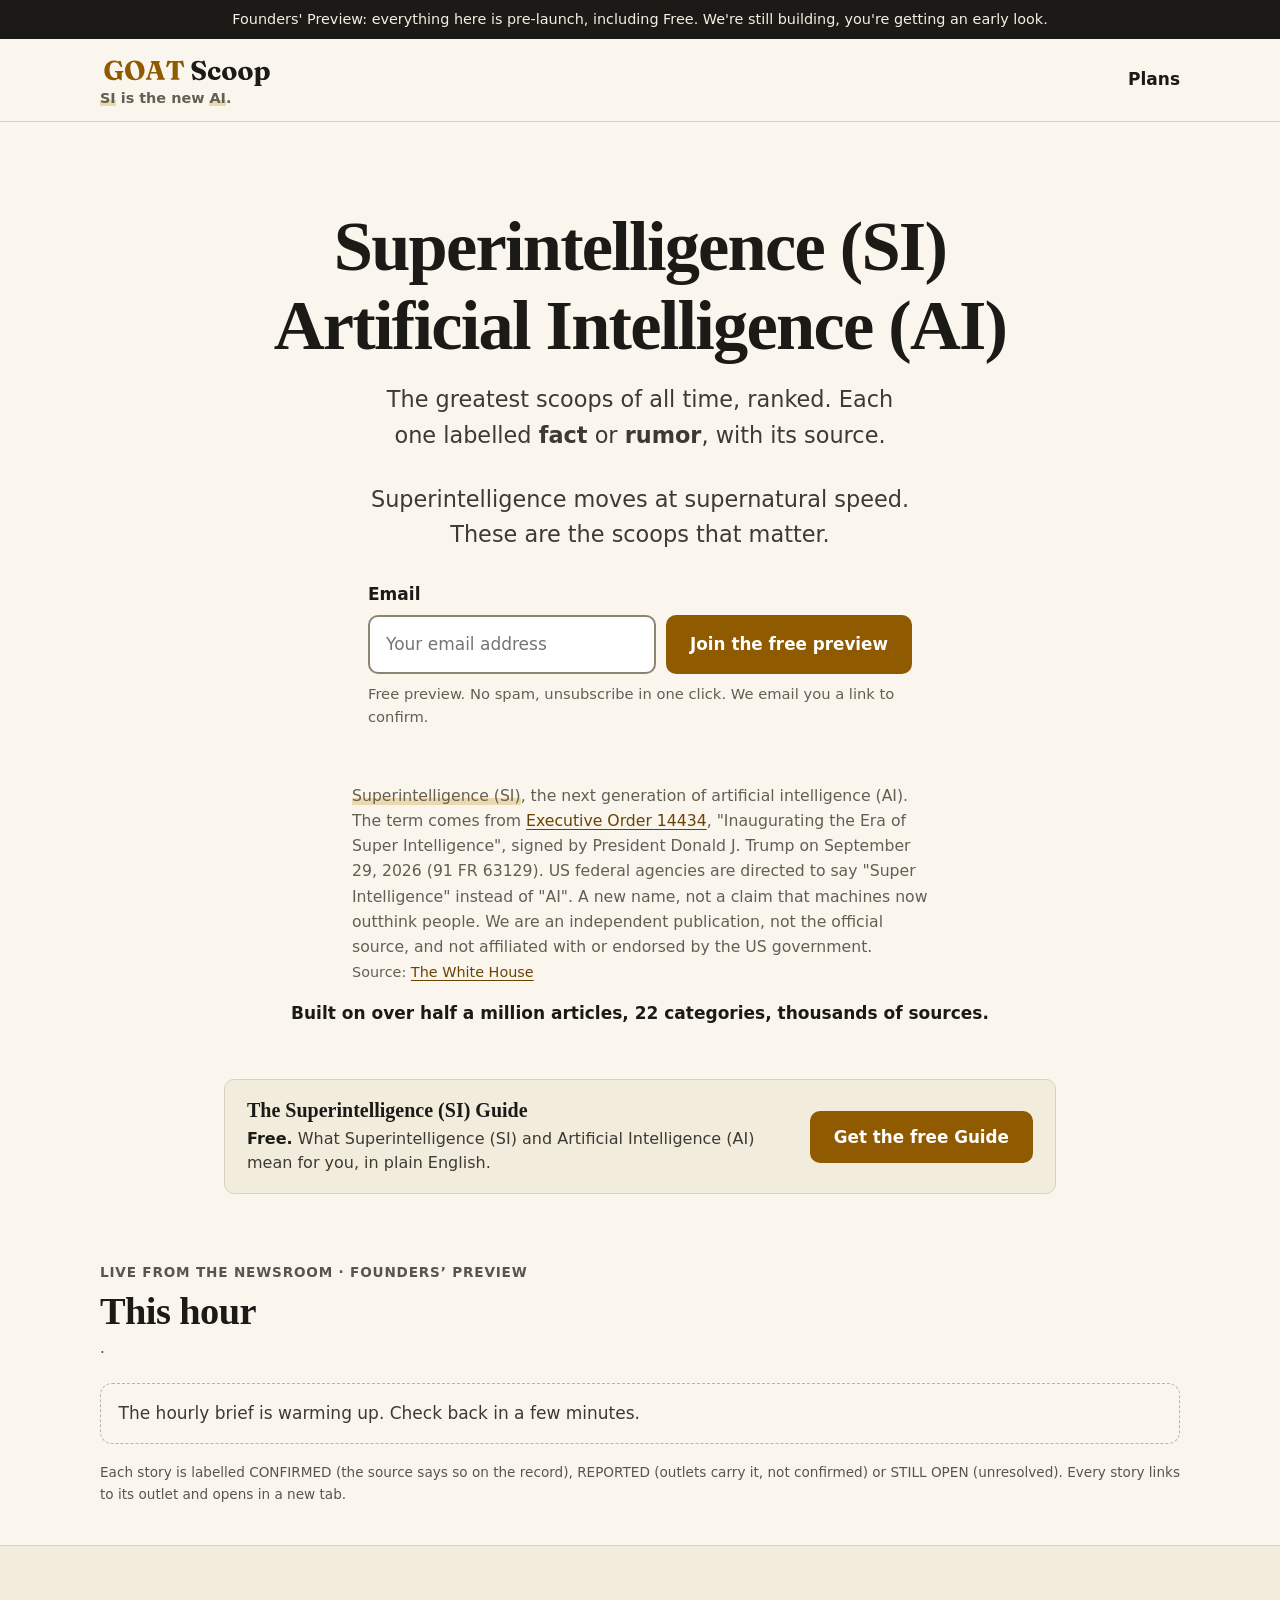
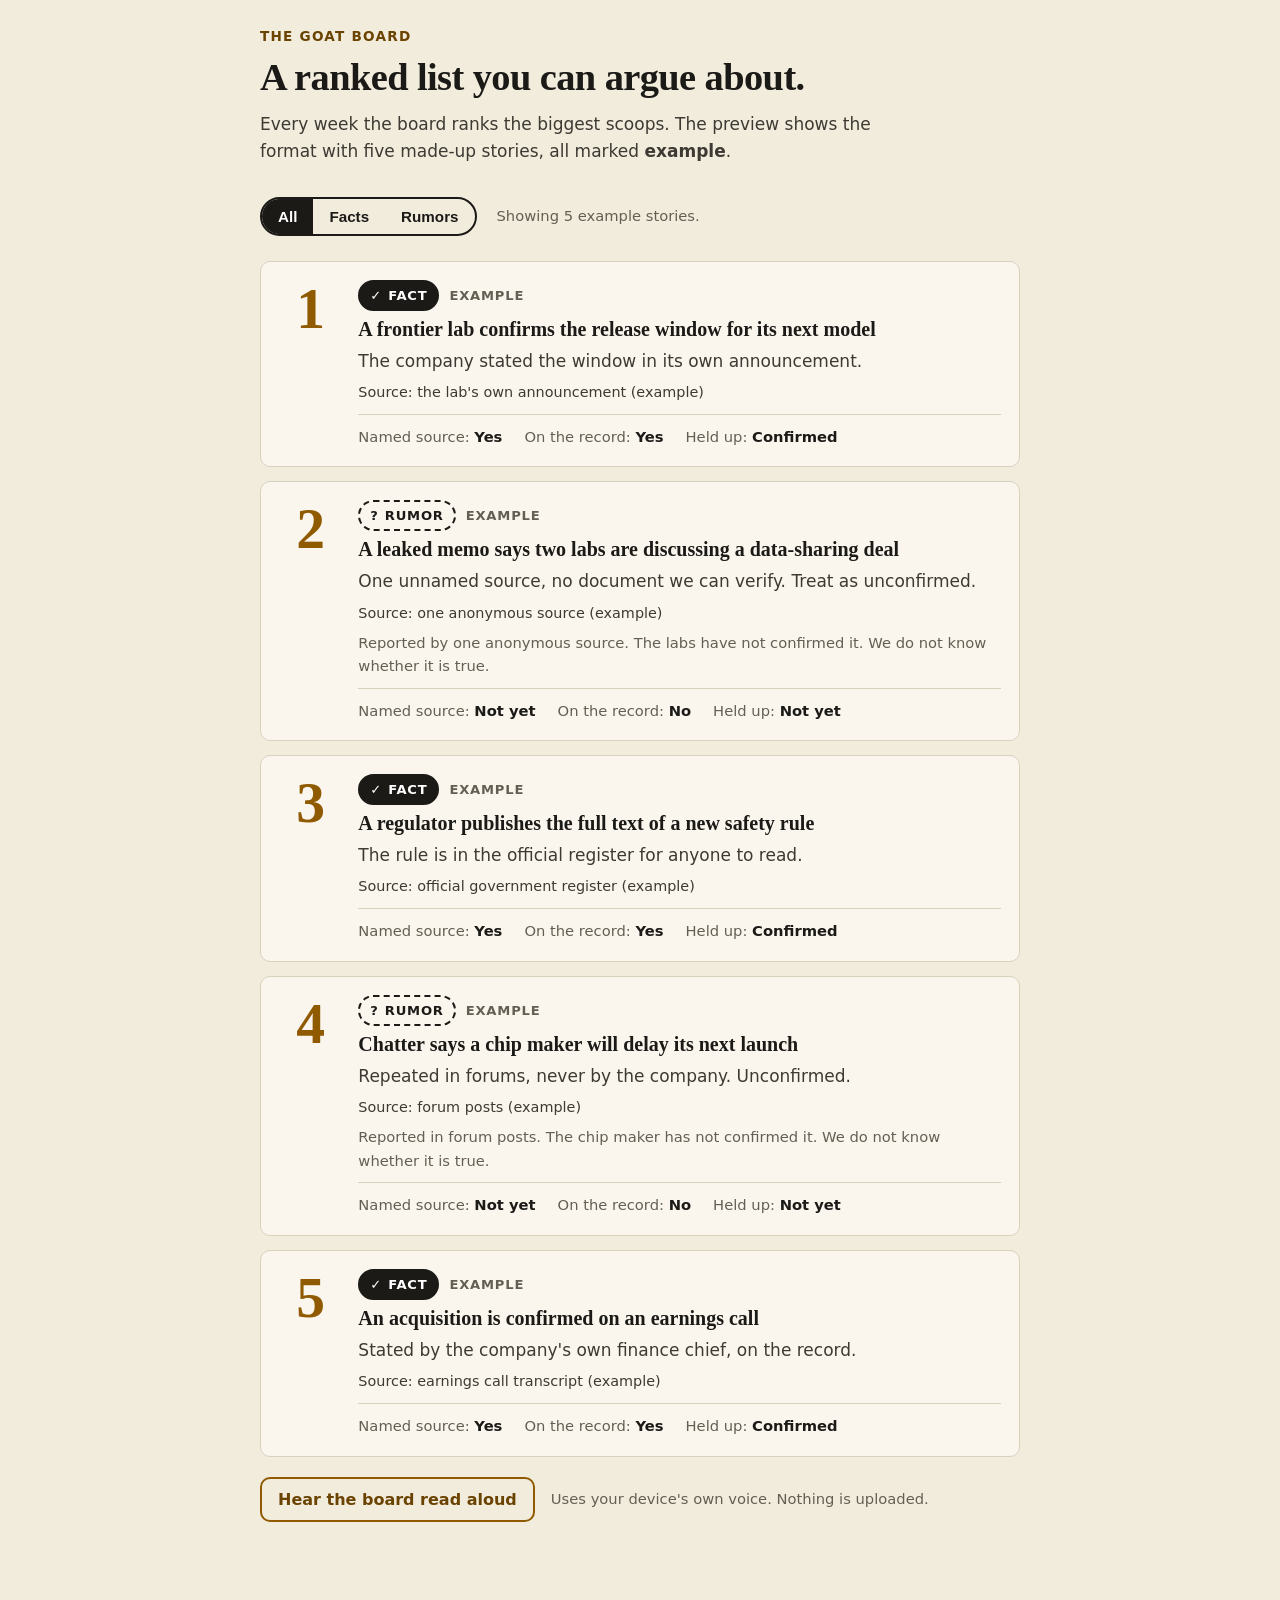
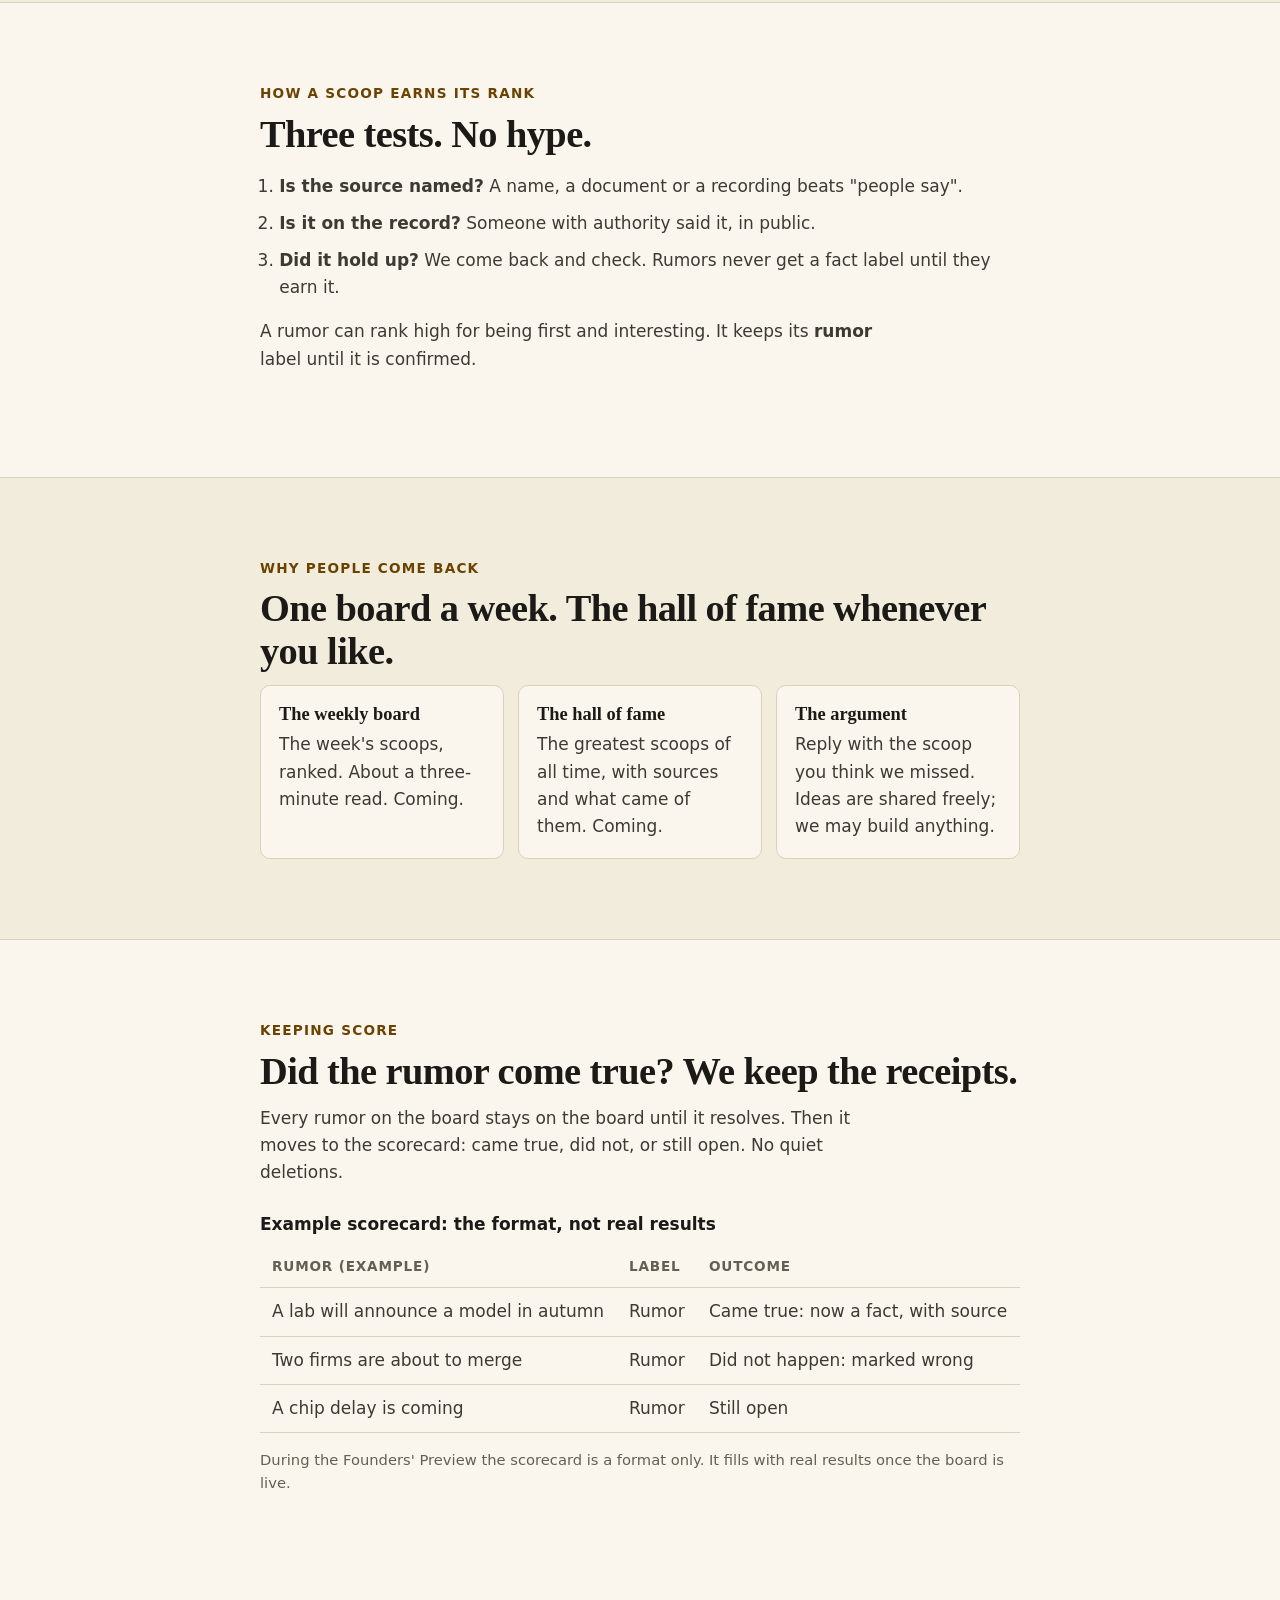
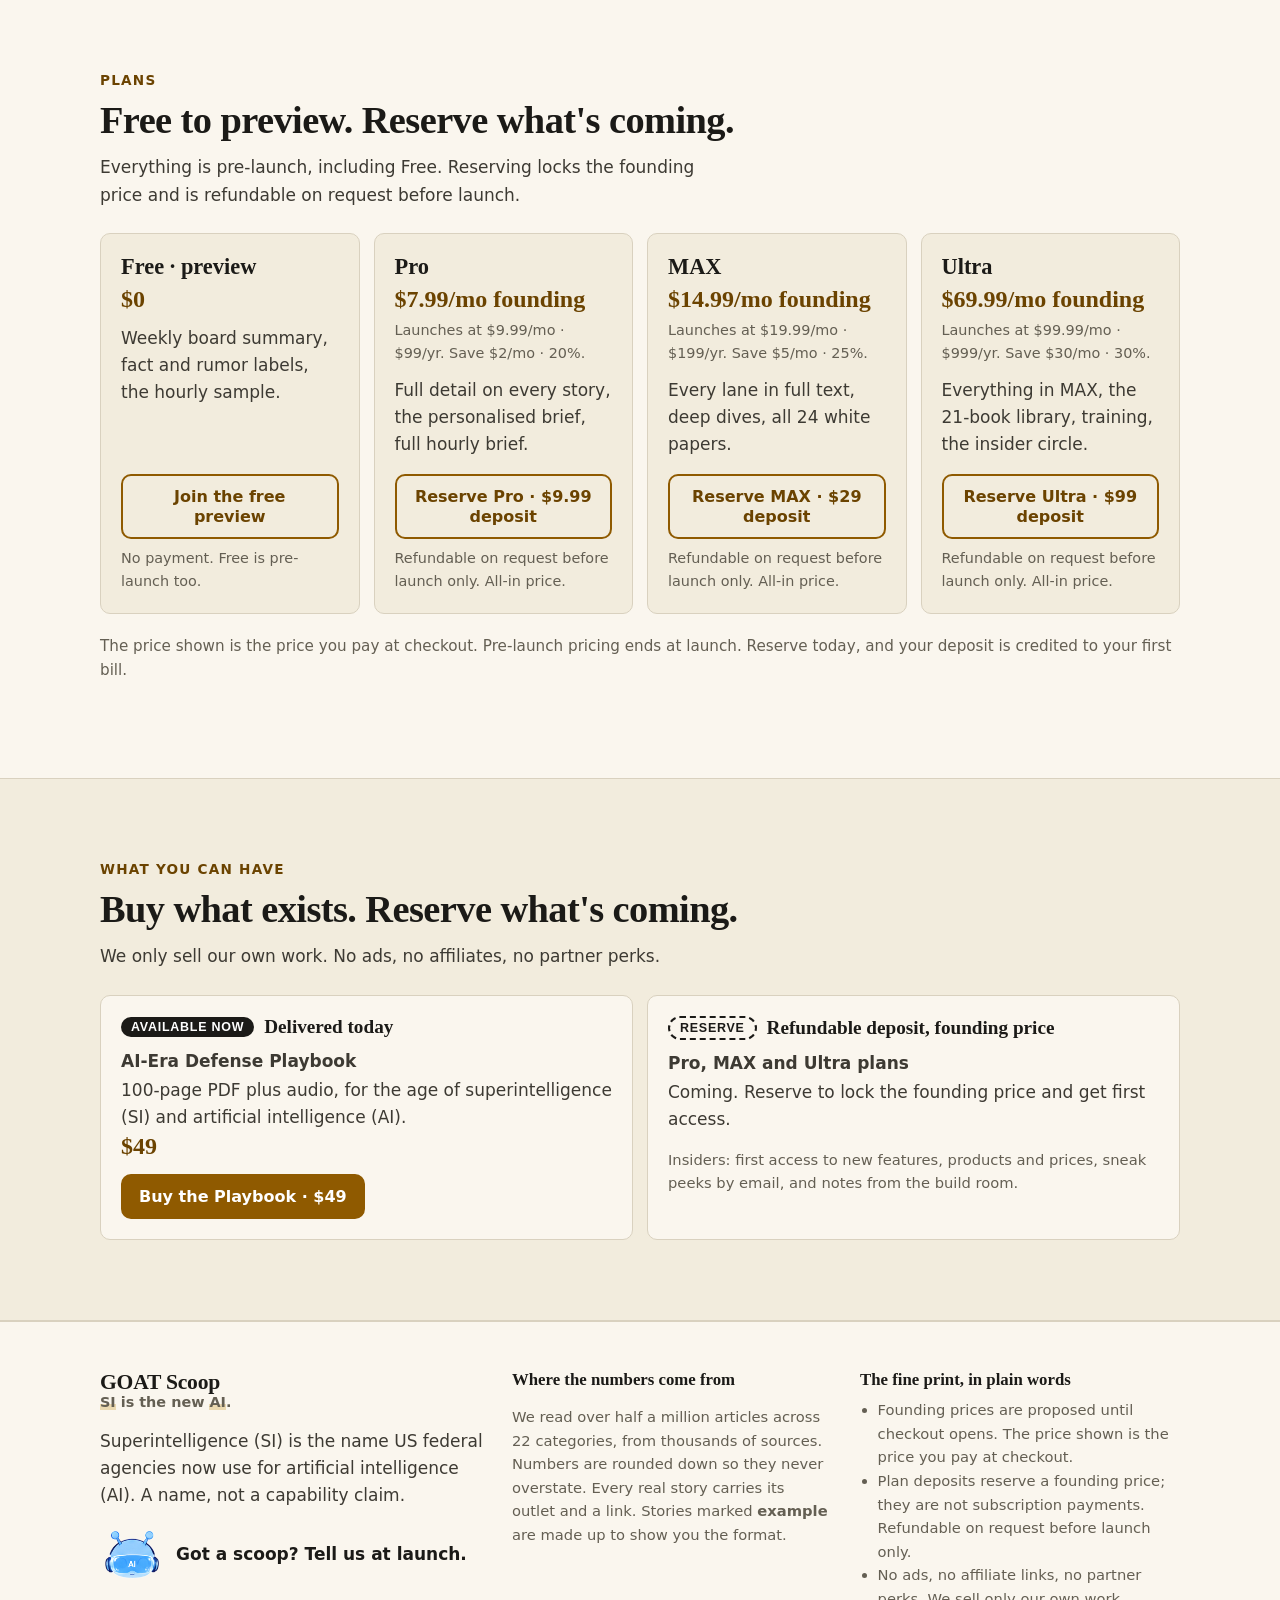
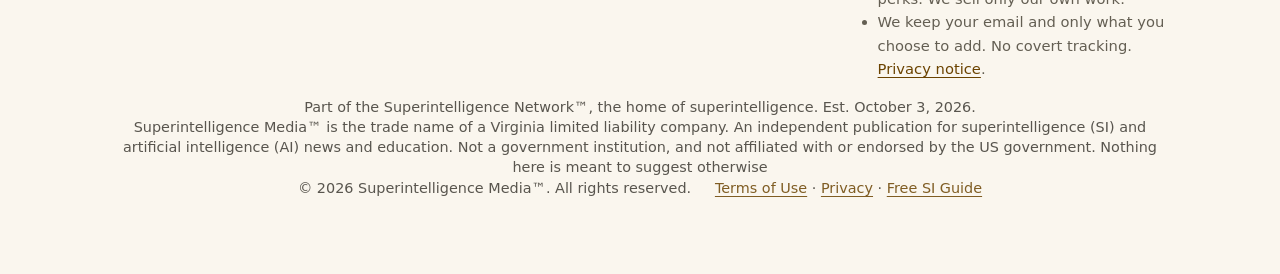
==== commit c8d22eec: "Share the free Superintelligence (SI) Guide" ====
--- a/index.html
+++ b/index.html
@@ -60,6 +60,8 @@
   <p class="proof">Built on over half a million articles, 22 categories, thousands of sources.</p>
 </div></section>
 
+<aside class="sg" id="si-guide" aria-labelledby="sg-h"><div class="sg-card"><div class="sg-txt"><h2 id="sg-h">The Superintelligence (SI) Guide</h2><p><b>Free.</b> What Superintelligence (SI) and Artificial Intelligence (AI) mean for you, in plain English.</p></div><a class="btn sg-btn" href="https://siagentsignal.com/si/">Get the free Guide</a></div></aside>
+
 <section class="hour" id="this-hour" aria-labelledby="hour-h">
   <div class="hour-in">
     <p class="hour-kick">Live from the newsroom &middot; Founders&rsquo; Preview</p>
@@ -262,7 +264,7 @@
       </ul>
     </div>
   </div>
-<p class="trade-name"><span>Part of the Superintelligence Network™, the home of superintelligence. Est. October 3, 2026.</span> <span>Superintelligence Media™ is the trade name of a Virginia limited liability company. An independent publication for superintelligence (SI) and artificial intelligence (AI) news and education. Not a government institution, and not affiliated with or endorsed by the US government. Nothing here is meant to suggest otherwise</span> <span>© 2026 Superintelligence Media™. All rights reserved.</span> <span><a href="https://siagentsignal.com/terms.html" target="_blank" rel="noopener">Terms of Use</a> &middot; <a href="https://siagentsignal.com/privacy.html" target="_blank" rel="noopener">Privacy</a></span></p>
+<p class="trade-name"><span>Part of the Superintelligence Network™, the home of superintelligence. Est. October 3, 2026.</span> <span>Superintelligence Media™ is the trade name of a Virginia limited liability company. An independent publication for superintelligence (SI) and artificial intelligence (AI) news and education. Not a government institution, and not affiliated with or endorsed by the US government. Nothing here is meant to suggest otherwise</span> <span>© 2026 Superintelligence Media™. All rights reserved.</span> <span><a href="https://siagentsignal.com/terms.html" target="_blank" rel="noopener">Terms of Use</a> &middot; <a href="https://siagentsignal.com/privacy.html" target="_blank" rel="noopener">Privacy</a> &middot; <a href="https://siagentsignal.com/si/">Free SI Guide</a></span></p>
 </footer>
 <dialog id="checkout" aria-labelledby="co-h">
   <div class="dlg">
--- a/assets/app.css
+++ b/assets/app.css
@@ -160,3 +160,5 @@
 a.brand img.brand-logo,a.logo img.brand-logo,img.brand-logo{display:block;height:38px;width:auto;max-width:100%}
 .trade-name span{display:inline-block;margin:0 .6rem}.trade-name{max-width:70rem;margin:0 auto;padding:1rem 16px 1.75rem;font-size:.9rem;line-height:1.4;text-align:center;color:inherit;opacity:.85;grid-column:1/-1}
 
+/* si-guide: the free Superintelligence (SI) Guide card (shared snippet, _gen/si_guide.py) */
+.sg{padding:4px 0 28px}.sg-card{display:flex;flex-wrap:wrap;align-items:center;justify-content:space-between;gap:14px 22px;box-sizing:border-box;width:min(100% - 32px,52rem);margin:0 auto;padding:18px 22px;background:var(--panel);border:1px solid var(--line);border-radius:var(--r);text-align:left}.sg-txt{flex:1 1 17rem;min-width:0}.sg-card h2{margin:0 0 4px;font:700 1.25rem/1.25 Fraunces,Georgia,serif;letter-spacing:0;text-transform:none;max-width:none;color:var(--ink)}.sg-card p{margin:0;font-size:1rem;line-height:1.5;color:var(--ink2)}.sg-card p b{color:var(--ink)}.sg .btn.sg-btn{display:inline-flex;align-items:center;justify-content:center;flex:none;width:auto;text-decoration:none;text-align:center;white-space:normal}.sg .btn.sg-btn,.sg .btn.sg-btn:hover{color:#fff}@media (max-width:520px){.sg-card{padding:16px}.sg .btn.sg-btn{width:100%}}
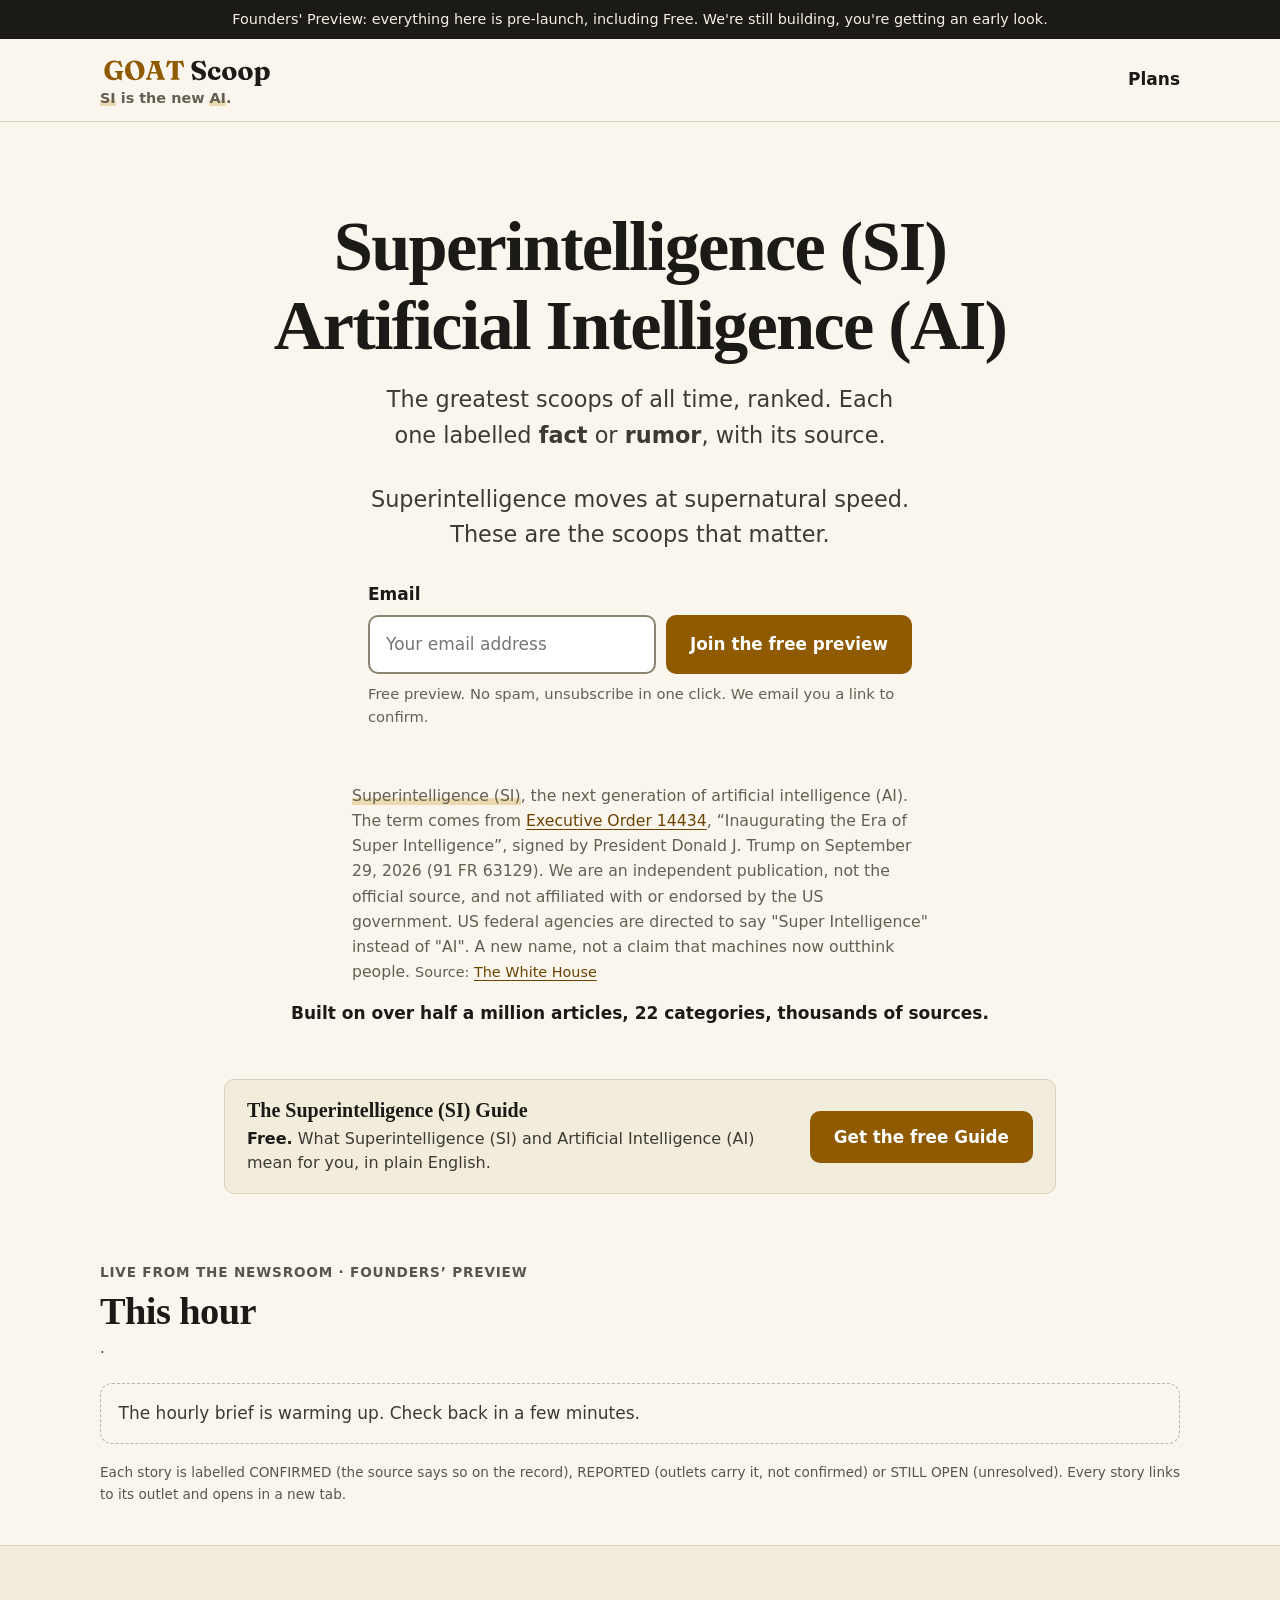
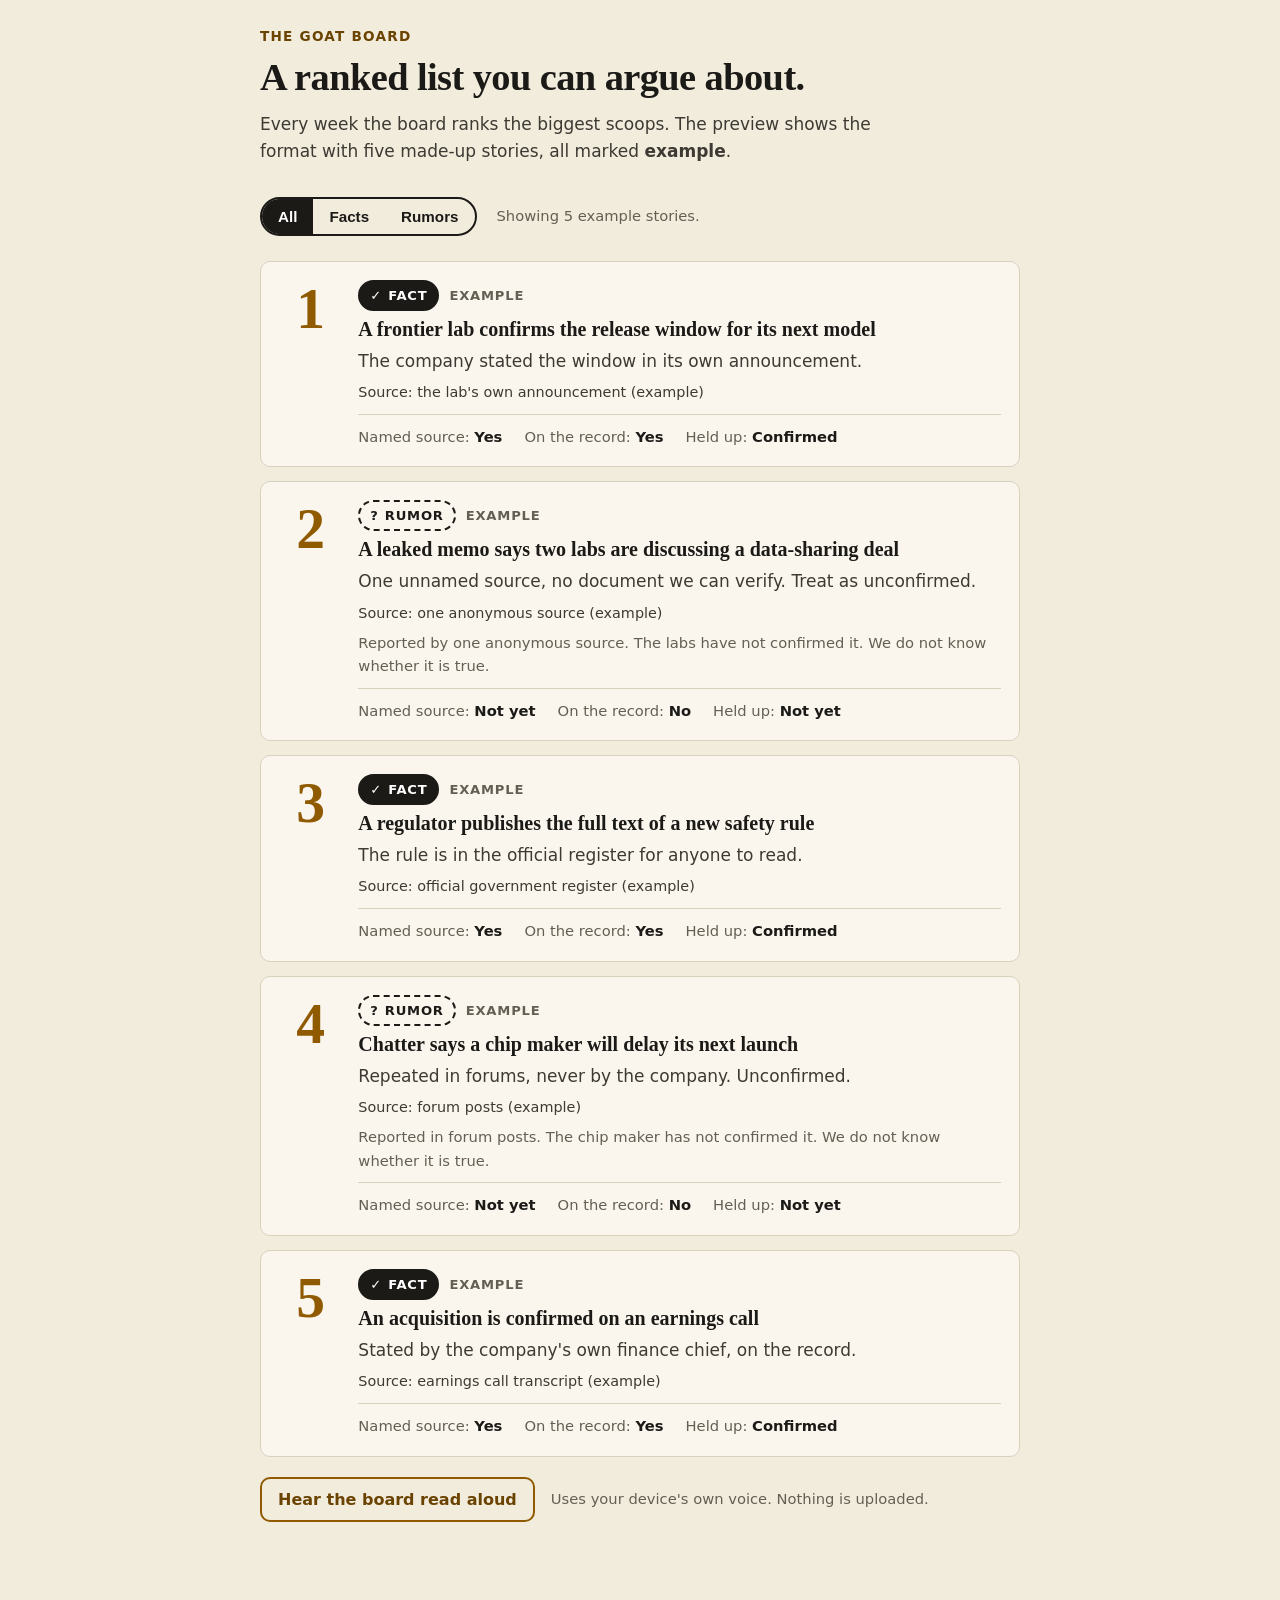
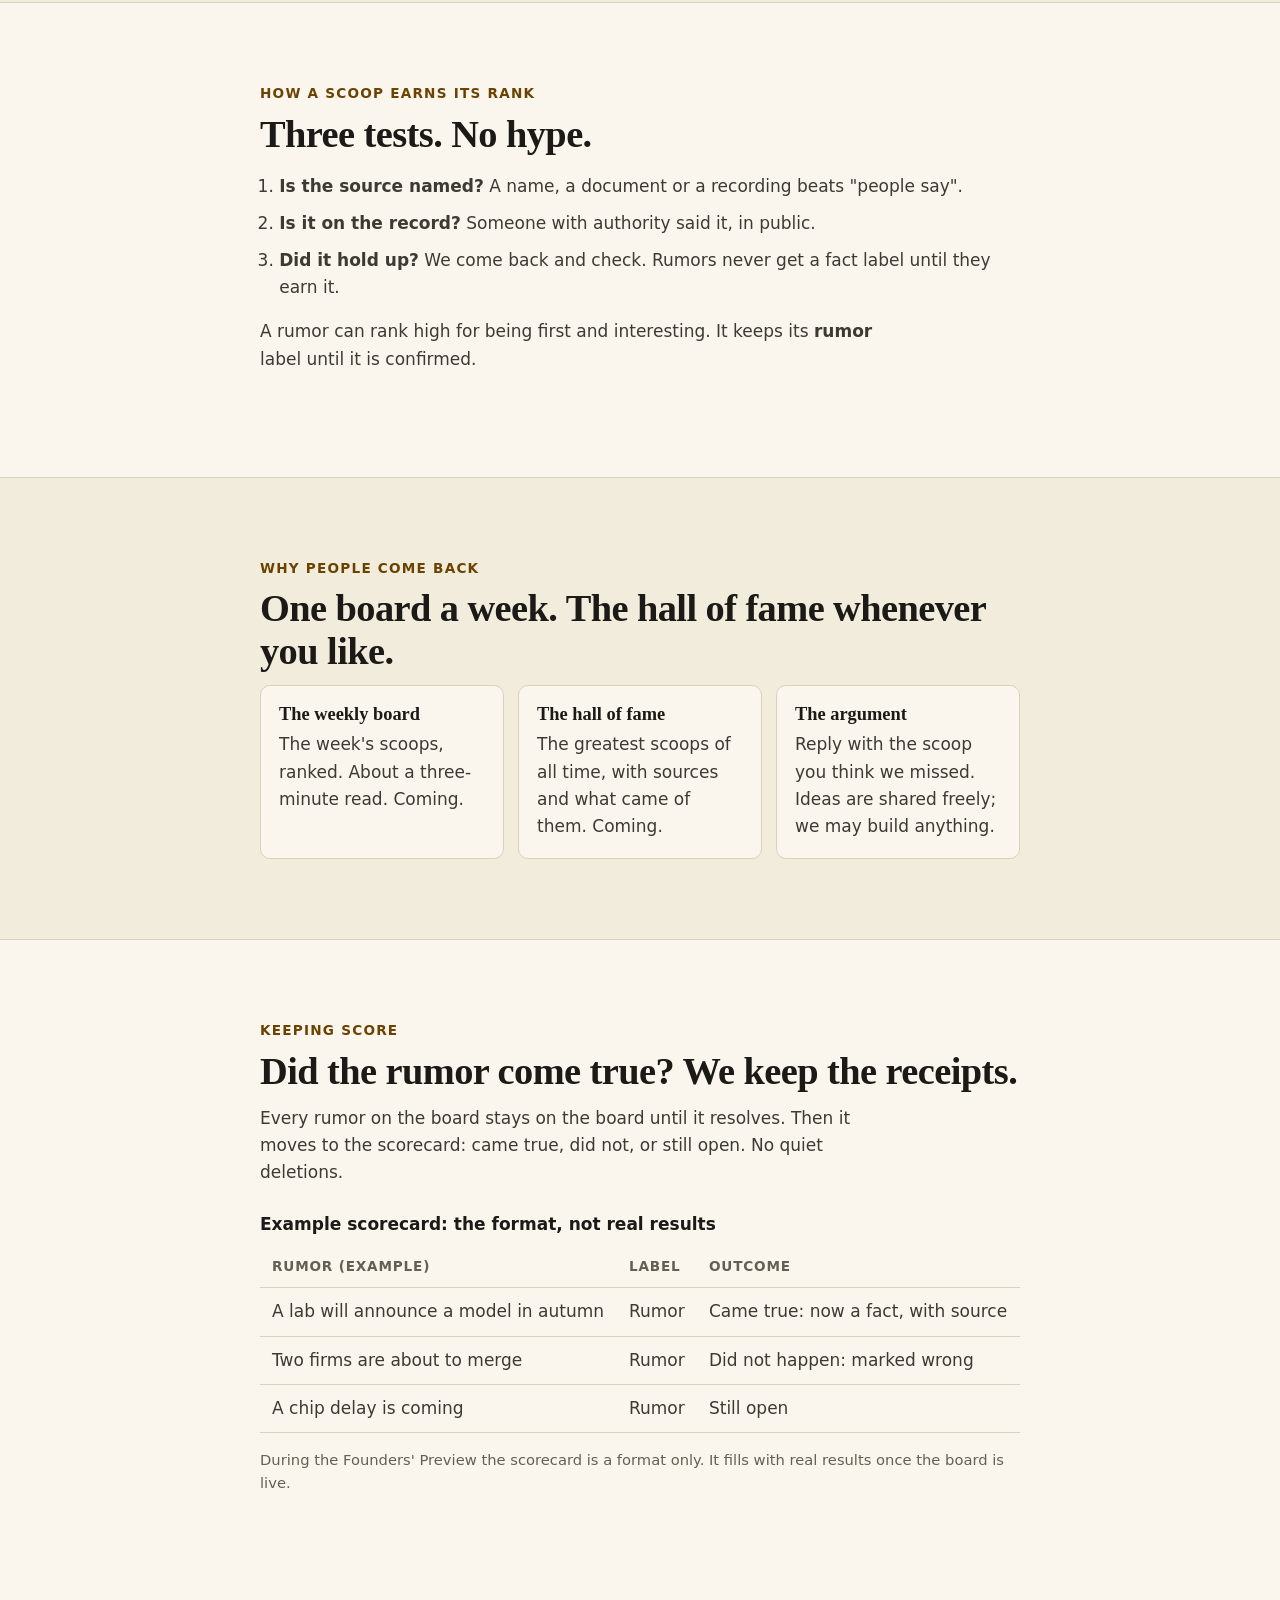
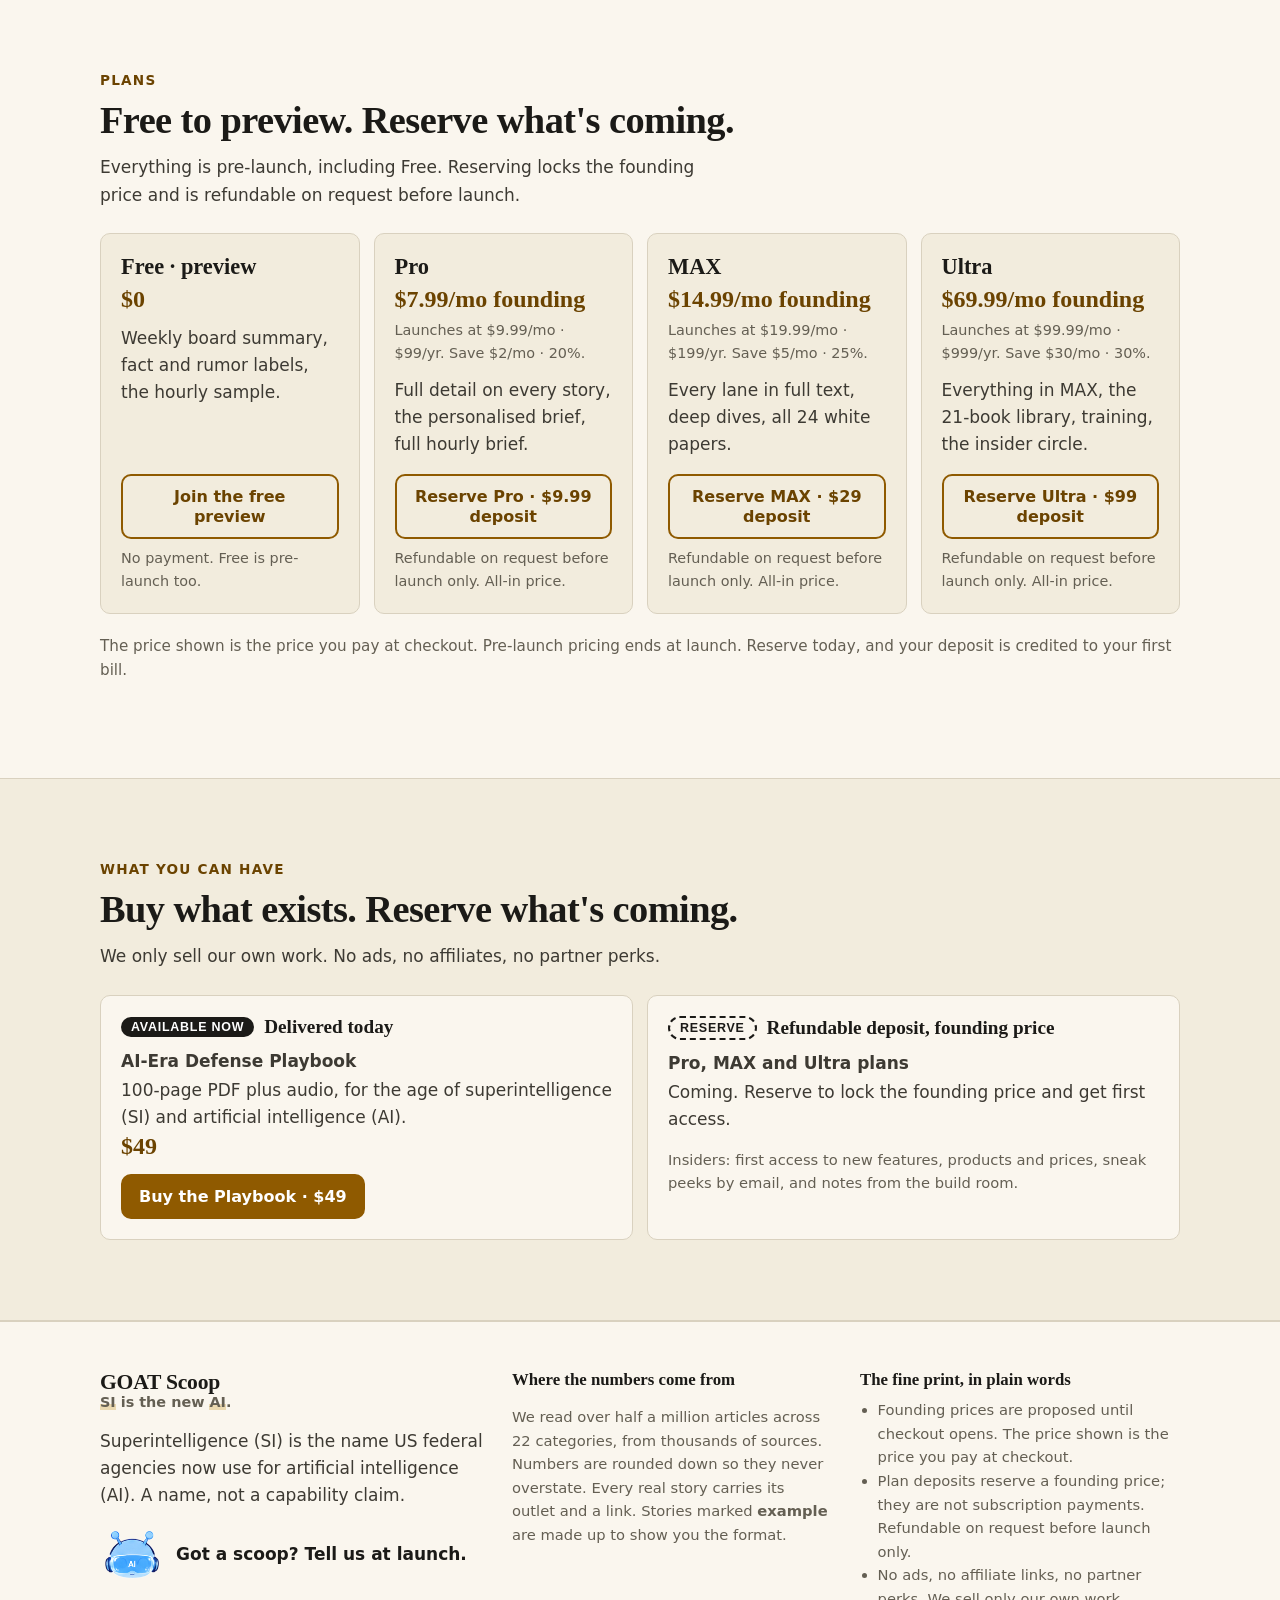
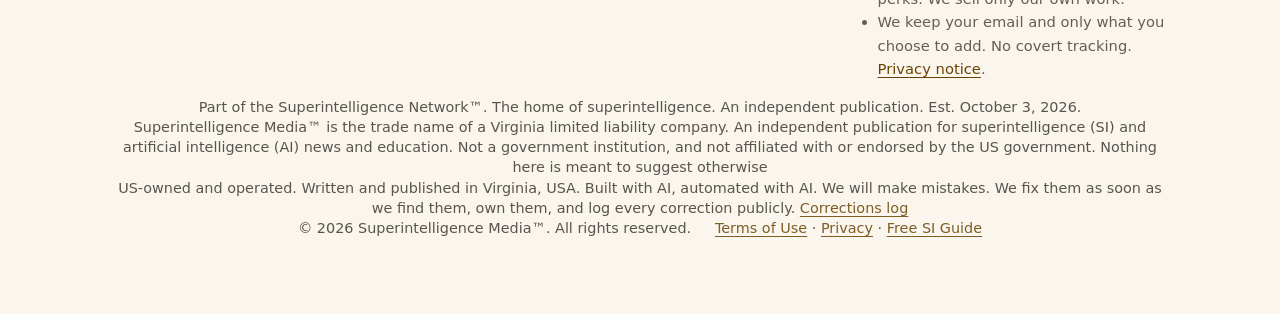
==== commit 3267954d: "Legal wordings A-E (approved 10-04) Co-Authored-By: Claude Sonnet 5.5 <noreply@anthropic.com>" ====
--- a/index.html
+++ b/index.html
@@ -56,7 +56,7 @@
 </form>
 <div class="flow js-flow" role="region" aria-label="Your sign-up" hidden></div>
   </div>
-  <p class="si-note"><span class="si">Superintelligence (SI)</span>, the next generation of artificial intelligence (AI). The term comes from <a href="https://www.federalregister.gov/d/2026-20321" target="_blank" rel="noopener noreferrer">Executive Order 14434<span class="sr"> (opens in a new tab)</span></a>, "Inaugurating the Era of Super Intelligence", signed by President Donald J. Trump on September 29, 2026 (91 FR 63129). US federal agencies are directed to say "Super Intelligence" instead of "AI". A new name, not a claim that machines now outthink people. We are an independent publication, not the official source, and not affiliated with or endorsed by the US government. <span class="src">Source: <a href="https://www.whitehouse.gov/presidential-actions/2026/09/inaugurating-the-era-of-super-intelligence/" target="_blank" rel="noopener">The White House<span class="sr"> (opens in a new tab)</span></a></span></p>
+  <p class="si-note"><span class="si">Superintelligence (SI)</span>, the next generation of artificial intelligence (AI). The term comes from <a href="https://www.federalregister.gov/d/2026-20321" target="_blank" rel="noopener noreferrer" aria-label="Executive Order 14434 in the Federal Register (opens in a new tab)">Executive Order 14434</a>, “Inaugurating the Era of Super Intelligence”, signed by President Donald J. Trump on September 29, 2026 (91 FR 63129). We are an independent publication, not the official source, and not affiliated with or endorsed by the US government. US federal agencies are directed to say "Super Intelligence" instead of "AI". A new name, not a claim that machines now outthink people. <span class="src">Source: <a href="https://www.whitehouse.gov/presidential-actions/2026/09/inaugurating-the-era-of-super-intelligence/" target="_blank" rel="noopener">The White House<span class="sr"> (opens in a new tab)</span></a></span></p>
   <p class="proof">Built on over half a million articles, 22 categories, thousands of sources.</p>
 </div></section>
 
@@ -264,7 +264,7 @@
       </ul>
     </div>
   </div>
-<p class="trade-name"><span>Part of the Superintelligence Network™, the home of superintelligence. Est. October 3, 2026.</span> <span>Superintelligence Media™ is the trade name of a Virginia limited liability company. An independent publication for superintelligence (SI) and artificial intelligence (AI) news and education. Not a government institution, and not affiliated with or endorsed by the US government. Nothing here is meant to suggest otherwise</span> <span>© 2026 Superintelligence Media™. All rights reserved.</span> <span><a href="https://siagentsignal.com/terms.html" target="_blank" rel="noopener">Terms of Use</a> &middot; <a href="https://siagentsignal.com/privacy.html" target="_blank" rel="noopener">Privacy</a> &middot; <a href="https://siagentsignal.com/si/">Free SI Guide</a></span></p>
+<p class="trade-name"><span>Part of the Superintelligence Network™. The home of superintelligence. An independent publication. Est. October 3, 2026.</span> <span>Superintelligence Media™ is the trade name of a Virginia limited liability company. An independent publication for superintelligence (SI) and artificial intelligence (AI) news and education. Not a government institution, and not affiliated with or endorsed by the US government. Nothing here is meant to suggest otherwise</span> <span>US-owned and operated. Written and published in Virginia, USA. Built with AI, automated with AI. We will make mistakes. We fix them as soon as we find them, own them, and log every correction publicly. <a href="https://siagentsignal.com/corrections.html" target="_blank" rel="noopener">Corrections log</a></span> <span>© 2026 Superintelligence Media™. All rights reserved.</span> <span><a href="https://siagentsignal.com/terms.html" target="_blank" rel="noopener">Terms of Use</a> &middot; <a href="https://siagentsignal.com/privacy.html" target="_blank" rel="noopener">Privacy</a> &middot; <a href="https://siagentsignal.com/si/">Free SI Guide</a></span></p>
 </footer>
 <dialog id="checkout" aria-labelledby="co-h">
   <div class="dlg">
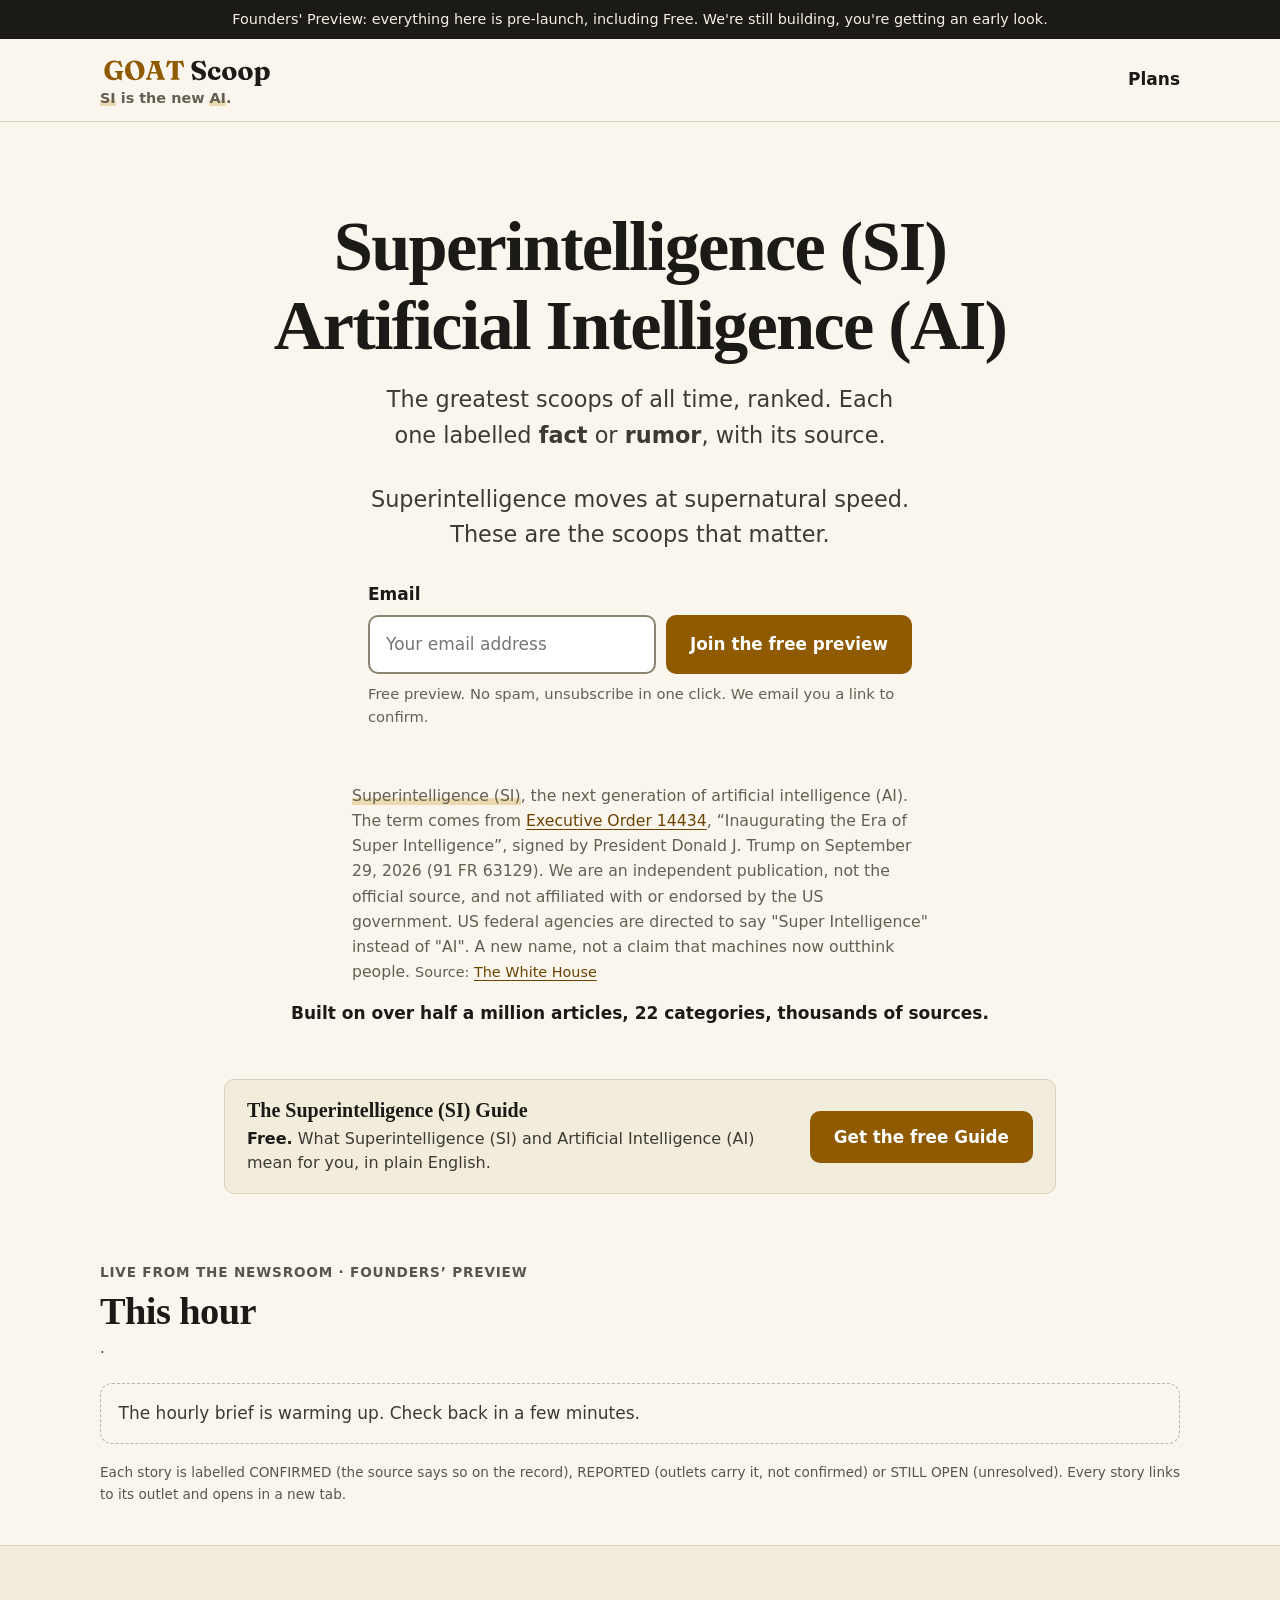
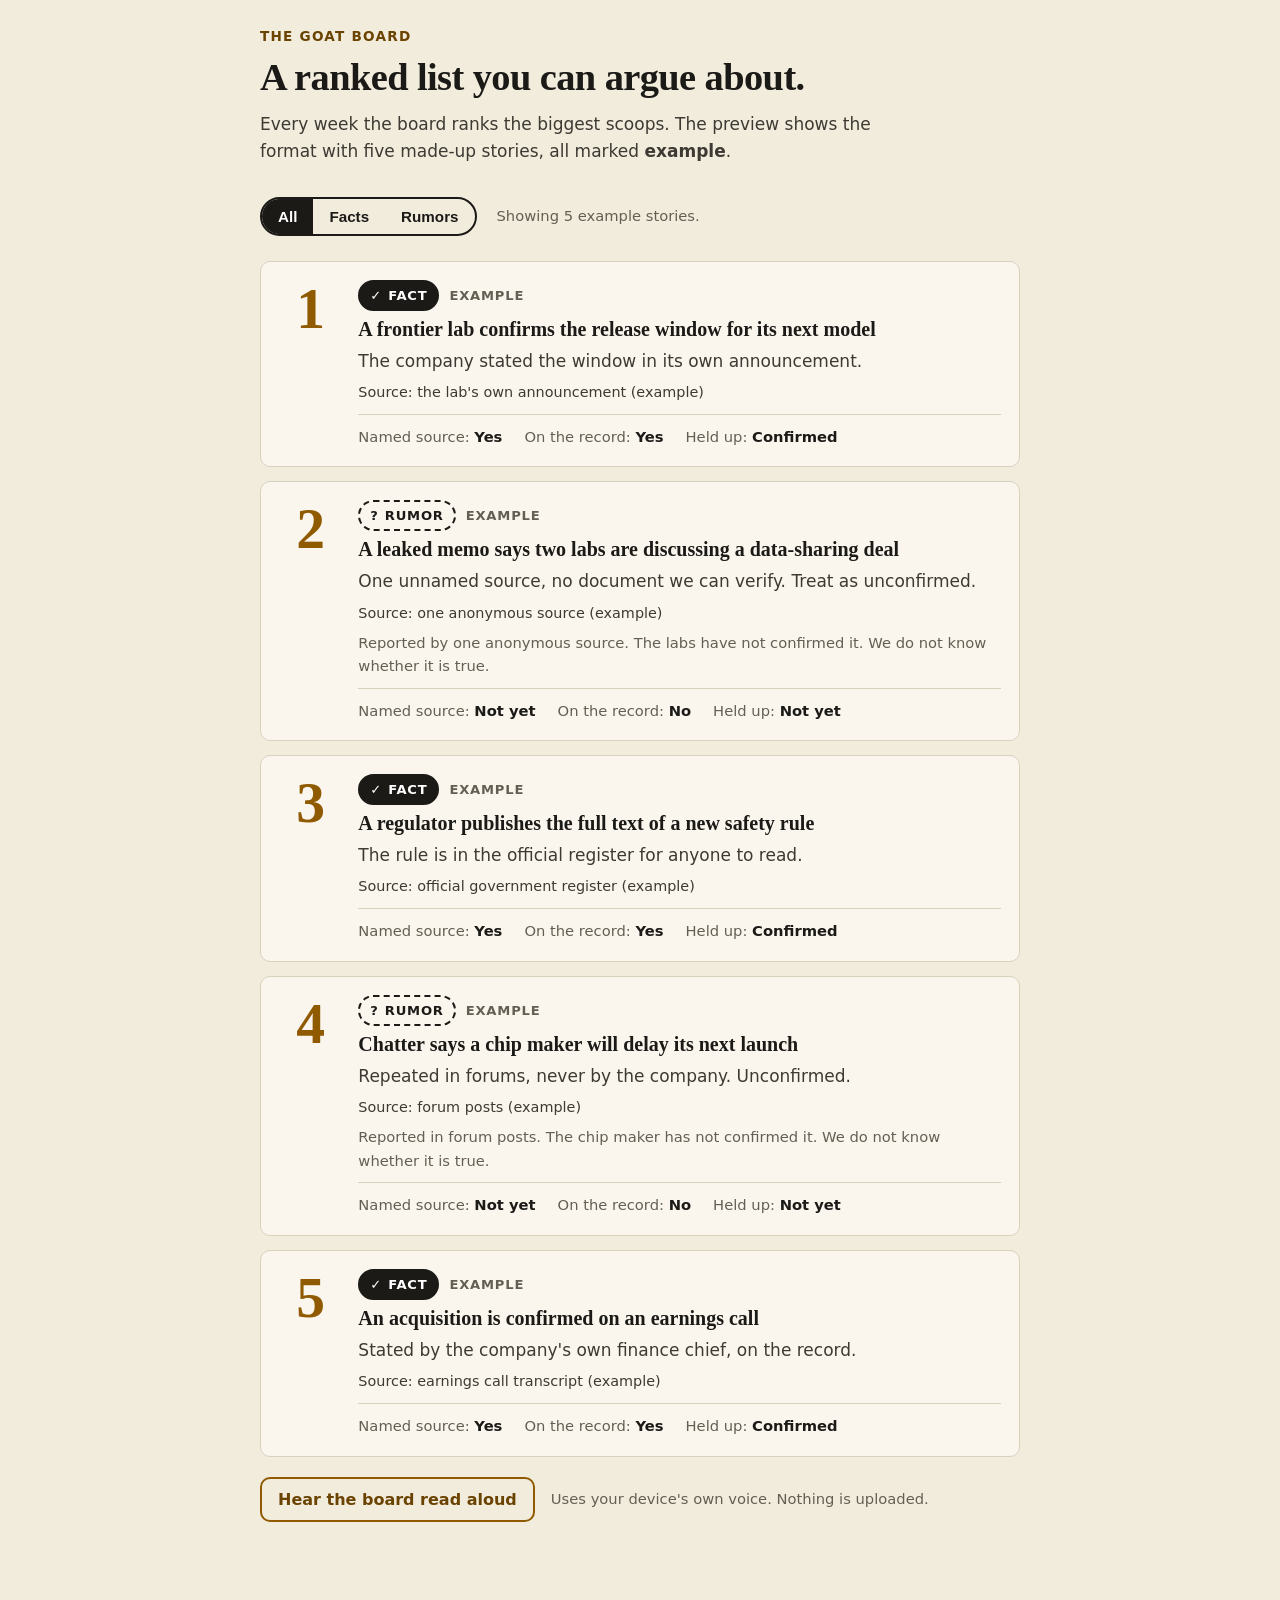
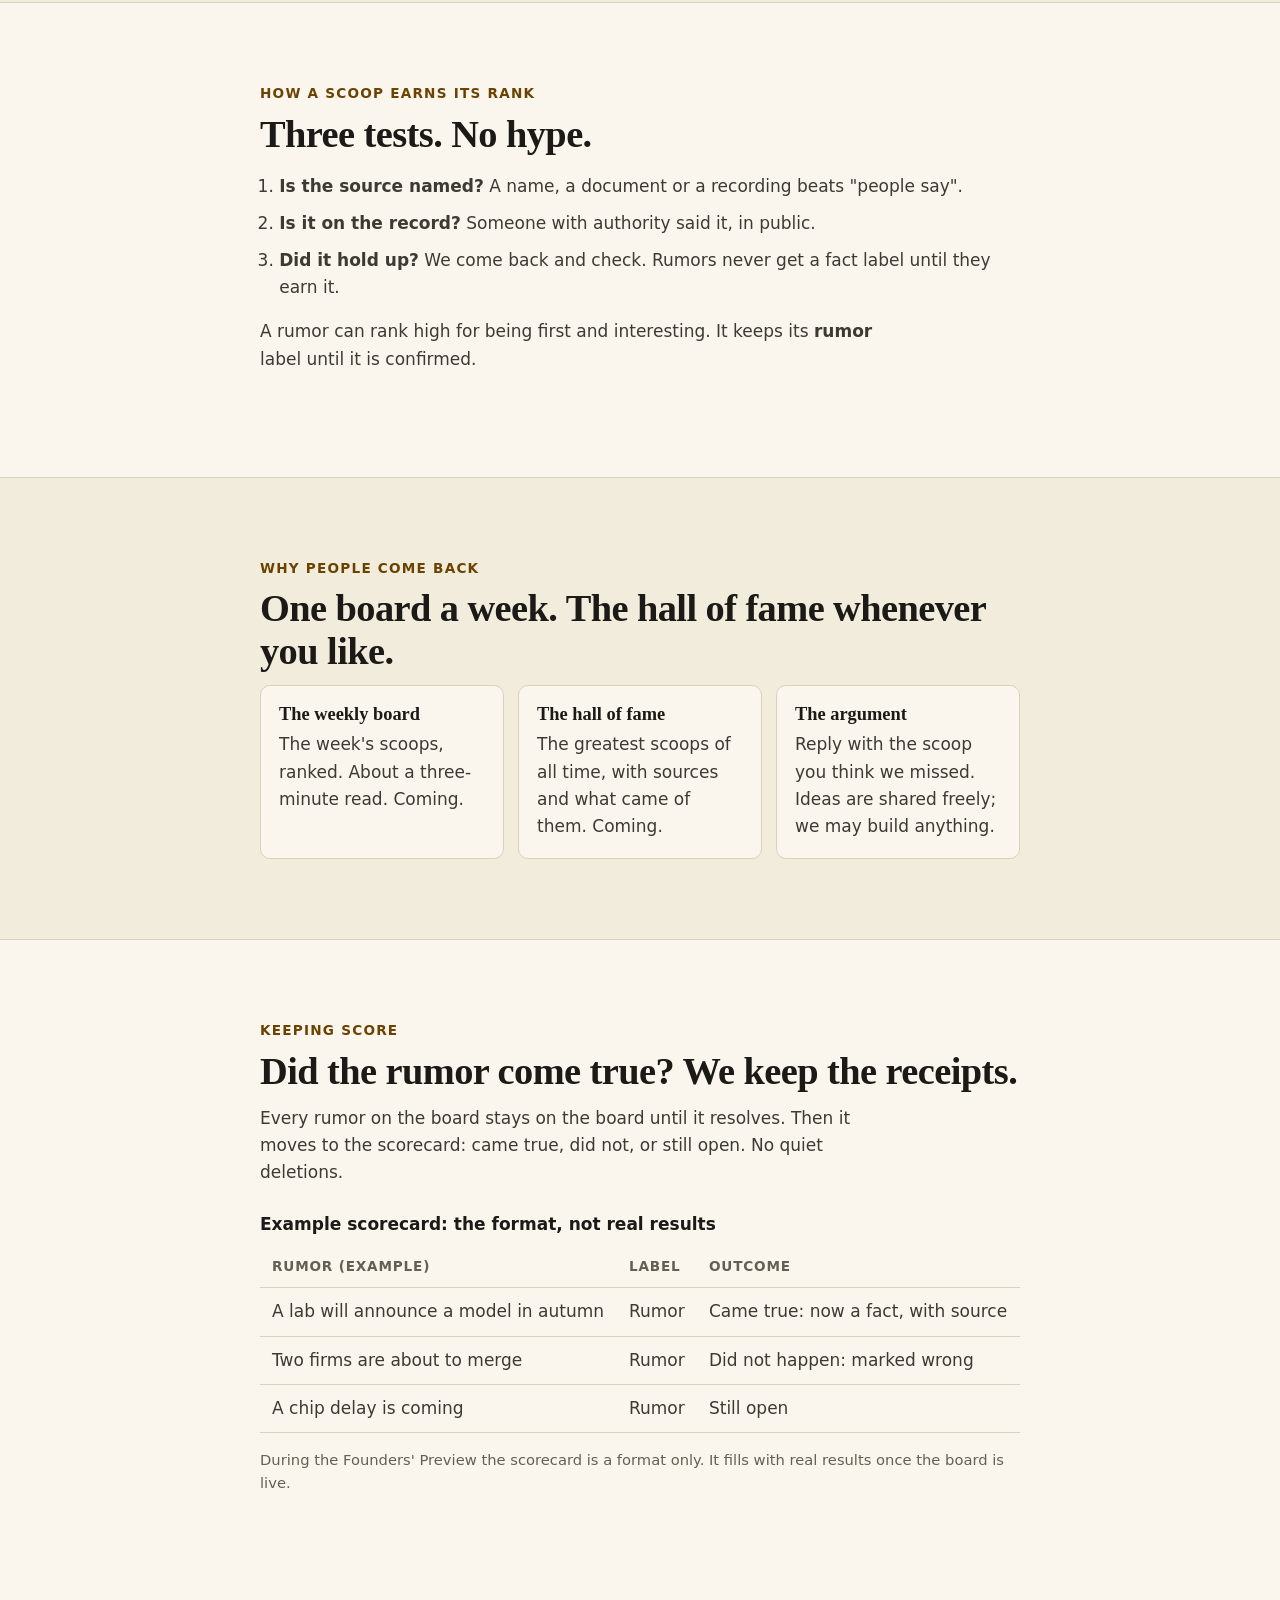
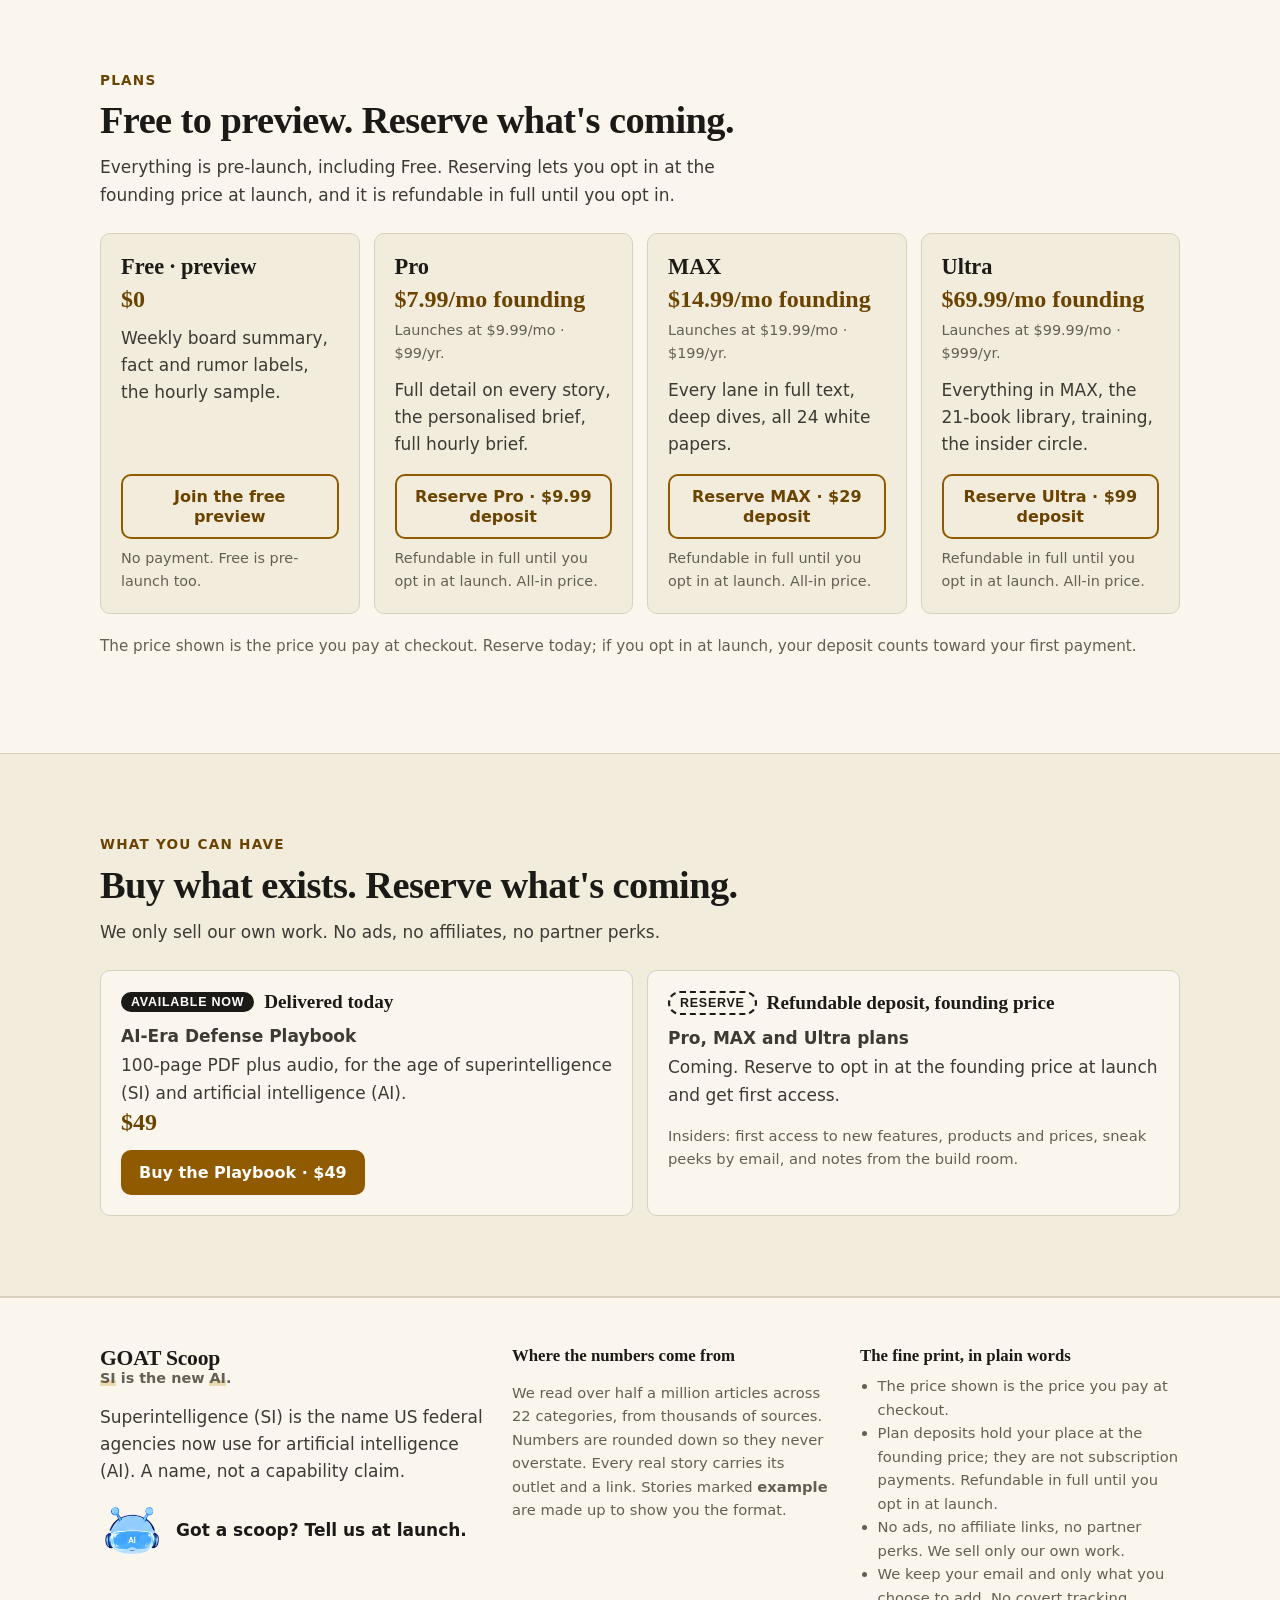
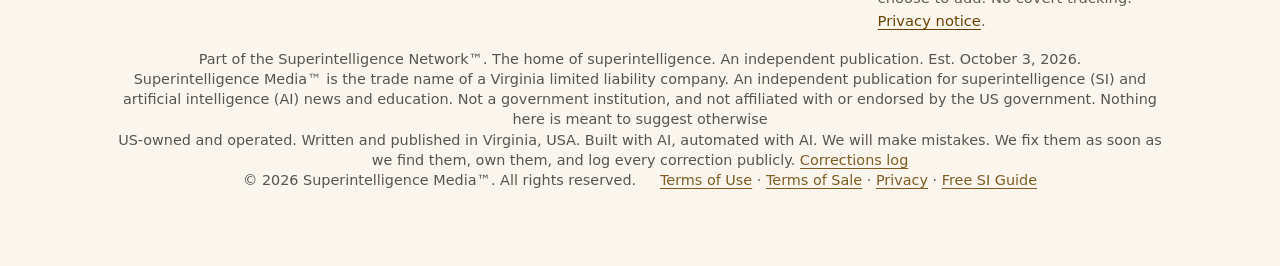
==== commit ae75885b: "Terms coverage: Buy/Reserve copy matches the Terms of Sale + footer link Board 13-189 / LEGAL-PUSH 2" ====
--- a/index.html
+++ b/index.html
@@ -187,7 +187,7 @@
 <section class="sec" id="plans" aria-labelledby="pl-h"><div class="wrap">
   <span class="kick">Plans</span>
   <h2 id="pl-h">Free to preview. Reserve what's coming.</h2>
-  <p class="lead2">Everything is pre-launch, including Free. Reserving locks the founding price and is refundable on request before launch.</p>
+  <p class="lead2">Everything is pre-launch, including Free. Reserving lets you opt in at the founding price at launch, and it is refundable in full until you opt in.</p>
   <div class="tiers">
 <article class="tier" aria-labelledby="t-free">
   <h3 id="t-free">Free · preview</h3>
@@ -199,26 +199,26 @@
 <article class="tier" aria-labelledby="t-pro">
   <h3 id="t-pro">Pro</h3>
   <p class="found">$7.99/mo founding</p>
-  <span class="list">Launches at $9.99/mo · $99/yr. Save $2/mo · 20%.</span>
+  <span class="list">Launches at $9.99/mo · $99/yr.</span>
   <p class="for">Full detail on every story, the personalised brief, full hourly brief.</p>
-  <div class="cta"><button class="btn line sm js-reserve" type="button" data-tier="pro">Reserve Pro · $9.99 deposit</button><p class="refund">Refundable on request before launch only. All-in price.</p></div>
+  <div class="cta"><button data-pay-url="https://buy.stripe.com/3cI9ASfpb64e4qc3sW8Vi0w?client_reference_id=goatscoop-com" class="btn line sm js-reserve" type="button" data-tier="pro">Reserve Pro · $9.99 deposit</button><p class="refund">Refundable in full until you opt in at launch. All-in price.</p></div>
 </article>
 <article class="tier" aria-labelledby="t-max">
   <h3 id="t-max">MAX</h3>
   <p class="found">$14.99/mo founding</p>
-  <span class="list">Launches at $19.99/mo · $199/yr. Save $5/mo · 25%.</span>
+  <span class="list">Launches at $19.99/mo · $199/yr.</span>
   <p class="for">Every lane in full text, deep dives, all 24 white papers.</p>
-  <div class="cta"><button class="btn line sm js-reserve" type="button" data-tier="max">Reserve MAX · $29 deposit</button><p class="refund">Refundable on request before launch only. All-in price.</p></div>
+  <div class="cta"><button data-pay-url="https://buy.stripe.com/4gMbJ0dh3gISaOA1kO8Vi0x?client_reference_id=goatscoop-com" class="btn line sm js-reserve" type="button" data-tier="max">Reserve MAX · $29 deposit</button><p class="refund">Refundable in full until you opt in at launch. All-in price.</p></div>
 </article>
 <article class="tier" aria-labelledby="t-ultra">
   <h3 id="t-ultra">Ultra</h3>
   <p class="found">$69.99/mo founding</p>
-  <span class="list">Launches at $99.99/mo · $999/yr. Save $30/mo · 30%.</span>
+  <span class="list">Launches at $99.99/mo · $999/yr.</span>
   <p class="for">Everything in MAX, the 21-book library, training, the insider circle.</p>
-  <div class="cta"><button class="btn line sm js-reserve" type="button" data-tier="ultra">Reserve Ultra · $99 deposit</button><p class="refund">Refundable on request before launch only. All-in price.</p></div>
-</article>
-  </div>
-  <p class="terms">The price shown is the price you pay at checkout. Pre-launch pricing ends at launch. Reserve today, and your deposit is credited to your first bill.</p>
+  <div class="cta"><button data-pay-url="https://buy.stripe.com/4gMfZggtf8cme0Me7A8Vi0y?client_reference_id=goatscoop-com" class="btn line sm js-reserve" type="button" data-tier="ultra">Reserve Ultra · $99 deposit</button><p class="refund">Refundable in full until you opt in at launch. All-in price.</p></div>
+</article>
+  </div>
+  <p class="terms">The price shown is the price you pay at checkout. Reserve today; if you opt in at launch, your deposit counts toward your first payment.</p>
 </div></section>
 
 <section class="sec band" id="shop" aria-labelledby="shop-h"><div class="wrap">
@@ -231,12 +231,12 @@
     <ul class="plist">
       <li><b>AI-Era Defense Playbook</b><span class="d">100-page PDF plus audio, for the age of superintelligence (SI) and artificial intelligence (AI).</span><span class="p">$49</span></li>
     </ul>
-    <button class="btn sm js-buy" type="button">Buy the Playbook · $49</button>
+    <button data-pay-url="https://buy.stripe.com/eVqcN45OB50a1e07Jc8Vi0v?client_reference_id=goatscoop-com" class="btn sm js-buy" type="button">Buy the Playbook · $49</button>
   </div>
   <div class="panel">
     <h3><span class="tag res">Reserve</span> Refundable deposit, founding price</h3>
     <ul class="plist">
-      <li><b>Pro, MAX and Ultra plans</b><span class="d">Coming. Reserve to lock the founding price and get first access.</span></li>
+      <li><b>Pro, MAX and Ultra plans</b><span class="d">Coming. Reserve to opt in at the founding price at launch and get first access.</span></li>
     </ul>
     <p class="small">Insiders: first access to new features, products and prices, sneak peeks by email, and notes from the build room.</p>
   </div>
@@ -257,14 +257,14 @@
     <div>
       <h4>The fine print, in plain words</h4>
       <ul class="small">
-        <li>Founding prices are proposed until checkout opens. The price shown is the price you pay at checkout.</li>
-        <li>Plan deposits reserve a founding price; they are not subscription payments. Refundable on request before launch only.</li>
+        <li>The price shown is the price you pay at checkout.</li>
+        <li>Plan deposits hold your place at the founding price; they are not subscription payments. Refundable in full until you opt in at launch.</li>
         <li>No ads, no affiliate links, no partner perks. We sell only our own work.</li>
         <li>We keep your email and only what you choose to add. No covert tracking. <a href="https://siagentsignal.com/privacy.html" target="_blank" rel="noopener">Privacy notice<span class="sr"> (opens in a new tab)</span></a>.</li>
       </ul>
     </div>
   </div>
-<p class="trade-name"><span>Part of the Superintelligence Network™. The home of superintelligence. An independent publication. Est. October 3, 2026.</span> <span>Superintelligence Media™ is the trade name of a Virginia limited liability company. An independent publication for superintelligence (SI) and artificial intelligence (AI) news and education. Not a government institution, and not affiliated with or endorsed by the US government. Nothing here is meant to suggest otherwise</span> <span>US-owned and operated. Written and published in Virginia, USA. Built with AI, automated with AI. We will make mistakes. We fix them as soon as we find them, own them, and log every correction publicly. <a href="https://siagentsignal.com/corrections.html" target="_blank" rel="noopener">Corrections log</a></span> <span>© 2026 Superintelligence Media™. All rights reserved.</span> <span><a href="https://siagentsignal.com/terms.html" target="_blank" rel="noopener">Terms of Use</a> &middot; <a href="https://siagentsignal.com/privacy.html" target="_blank" rel="noopener">Privacy</a> &middot; <a href="https://siagentsignal.com/si/">Free SI Guide</a></span></p>
+<p class="trade-name"><span>Part of the Superintelligence Network™. The home of superintelligence. An independent publication. Est. October 3, 2026.</span> <span>Superintelligence Media™ is the trade name of a Virginia limited liability company. An independent publication for superintelligence (SI) and artificial intelligence (AI) news and education. Not a government institution, and not affiliated with or endorsed by the US government. Nothing here is meant to suggest otherwise</span> <span>US-owned and operated. Written and published in Virginia, USA. Built with AI, automated with AI. We will make mistakes. We fix them as soon as we find them, own them, and log every correction publicly. <a href="https://siagentsignal.com/corrections.html" target="_blank" rel="noopener">Corrections log</a></span> <span>© 2026 Superintelligence Media™. All rights reserved.</span> <span><a href="https://siagentsignal.com/terms.html" target="_blank" rel="noopener">Terms of Use</a> &middot; <a href="https://siagentsignal.com/terms-of-sale.html" target="_blank" rel="noopener">Terms of Sale</a> &middot; <a href="https://siagentsignal.com/privacy.html" target="_blank" rel="noopener">Privacy</a> &middot; <a href="https://siagentsignal.com/si/">Free SI Guide</a></span></p>
 </footer>
 <dialog id="checkout" aria-labelledby="co-h">
   <div class="dlg">
@@ -272,14 +272,14 @@
     <ol class="co-list">
       <li><div class="lbl">What you get</div><ul id="coGet"></ul></li>
       <li><div class="lbl">Price</div><div id="coPrice"></div></li>
-      <li><div class="lbl">Your saving</div><div id="coSave"></div></li>
+      <li><div class="lbl">Good to know</div><div id="coSave"></div></li>
     </ol>
     <button class="btn" type="button" id="coPay">Reserve</button>
     <p class="small" id="coRefund"></p>
     <p class="small" id="coInsider"></p>
     <p class="status" id="coStatus" aria-live="polite"></p>
     <div class="x">
-      <span class="small">Secure checkout by Stripe. Apple Pay, Google Pay and Link come before card entry.</span>
+      <span class="small">Secure checkout by Stripe. Apple Pay, Google Pay and Link come before card entry. See the <a href="https://siagentsignal.com/terms-of-sale.html" target="_blank" rel="noopener">Terms of Sale</a>.</span>
       <button class="notnow" type="button" id="coClose">Not now</button>
     </div>
   </div>
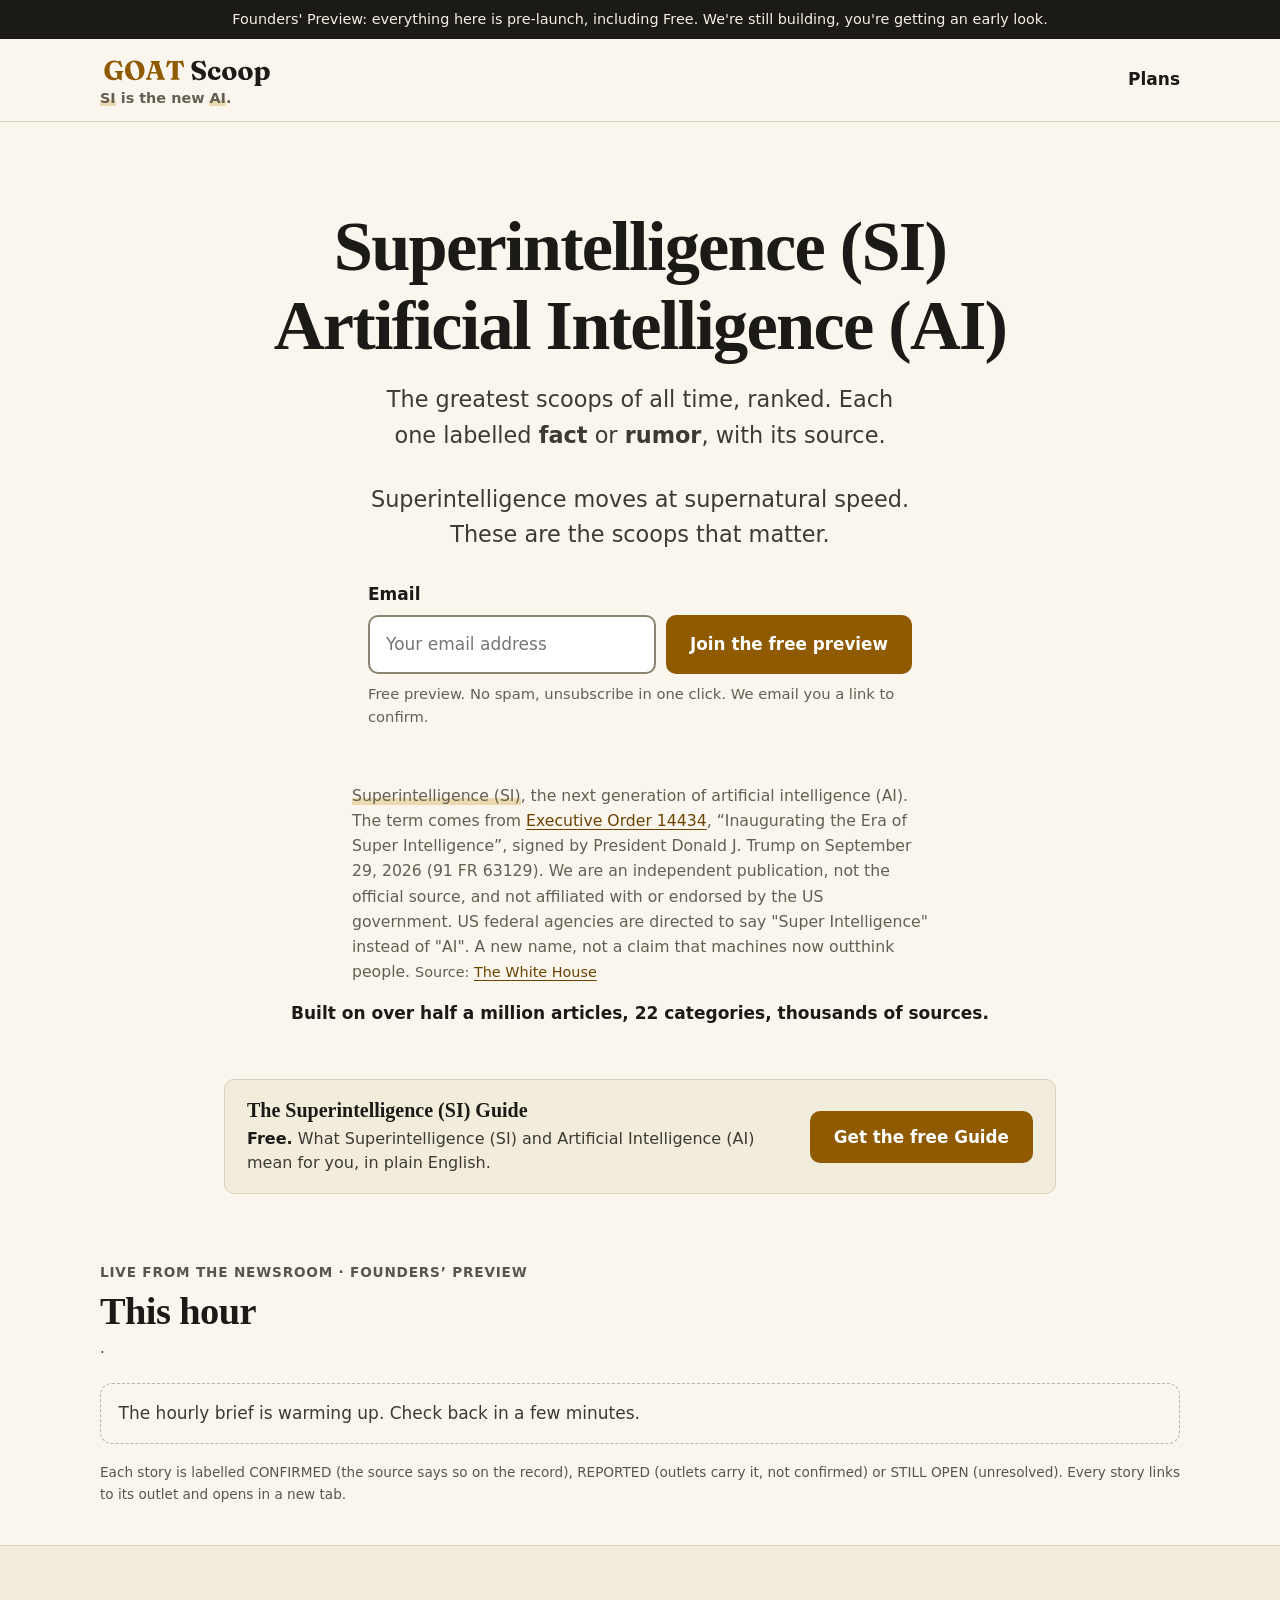
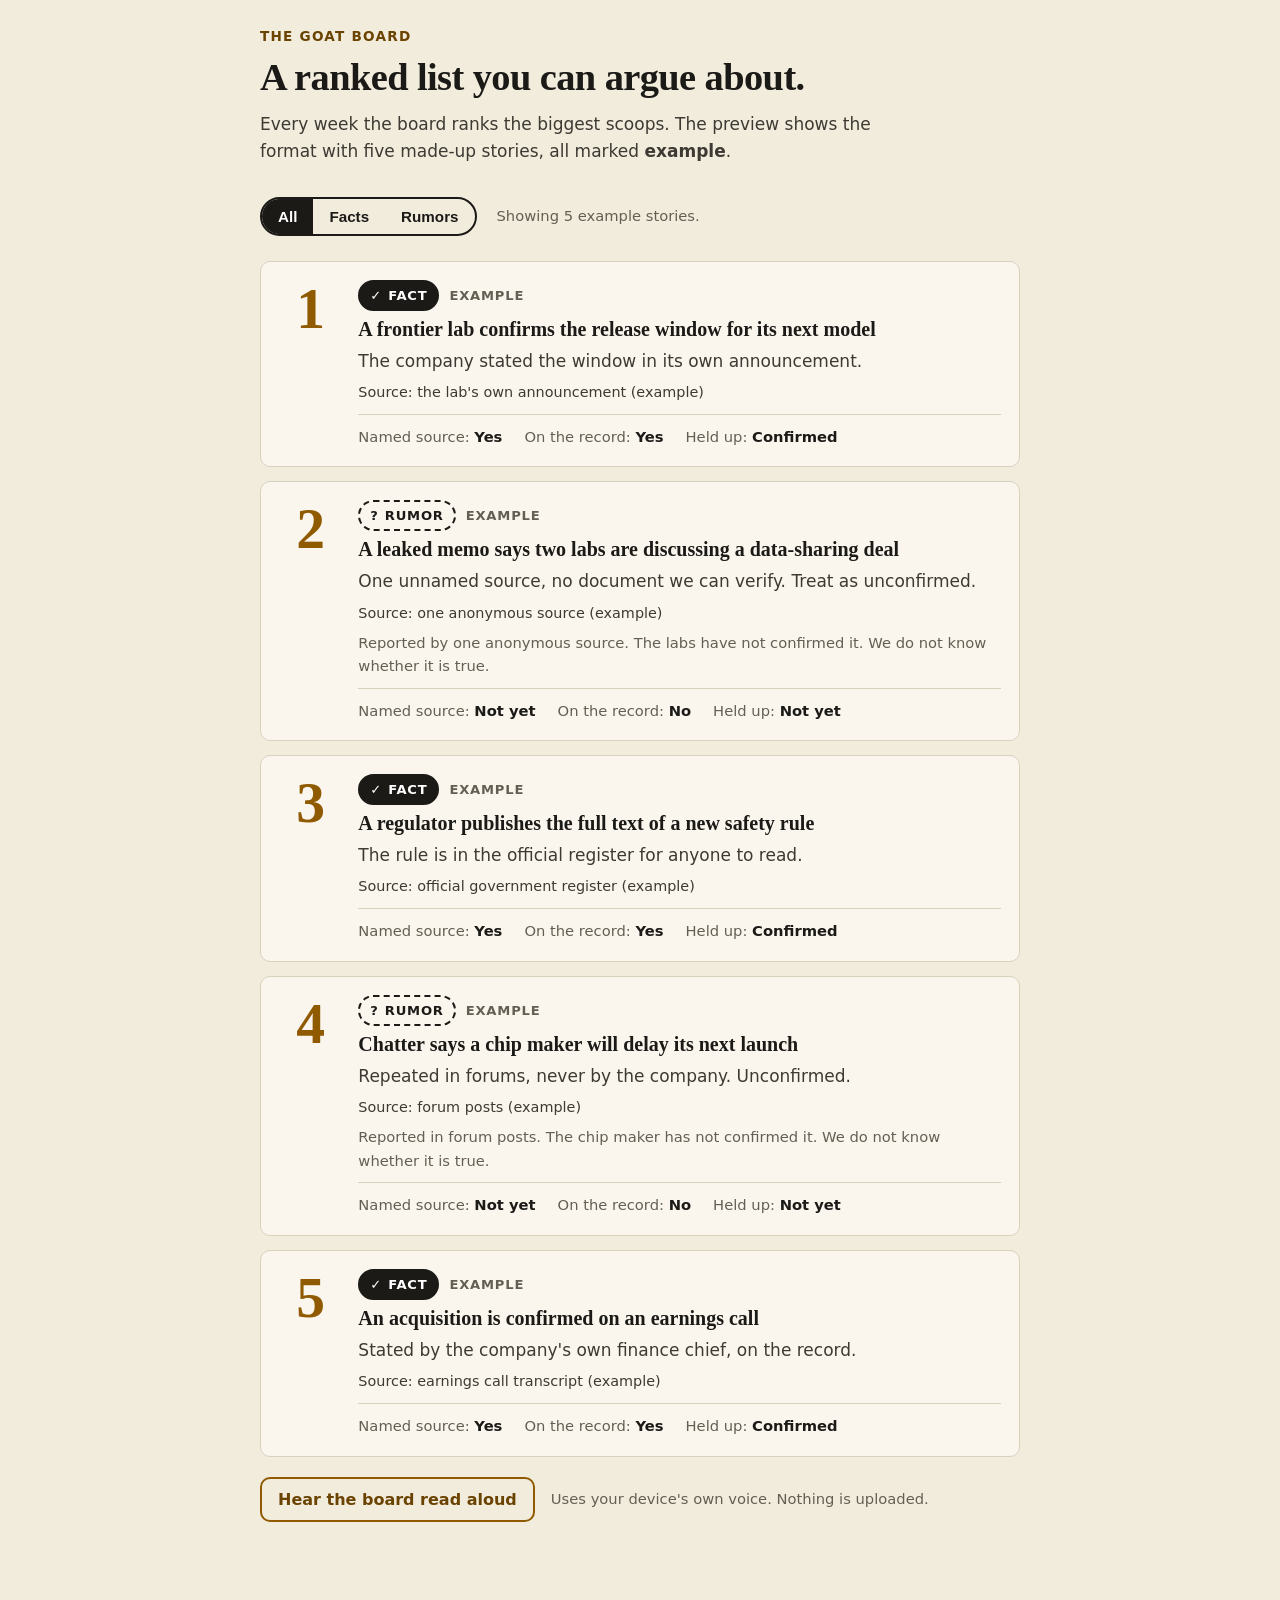
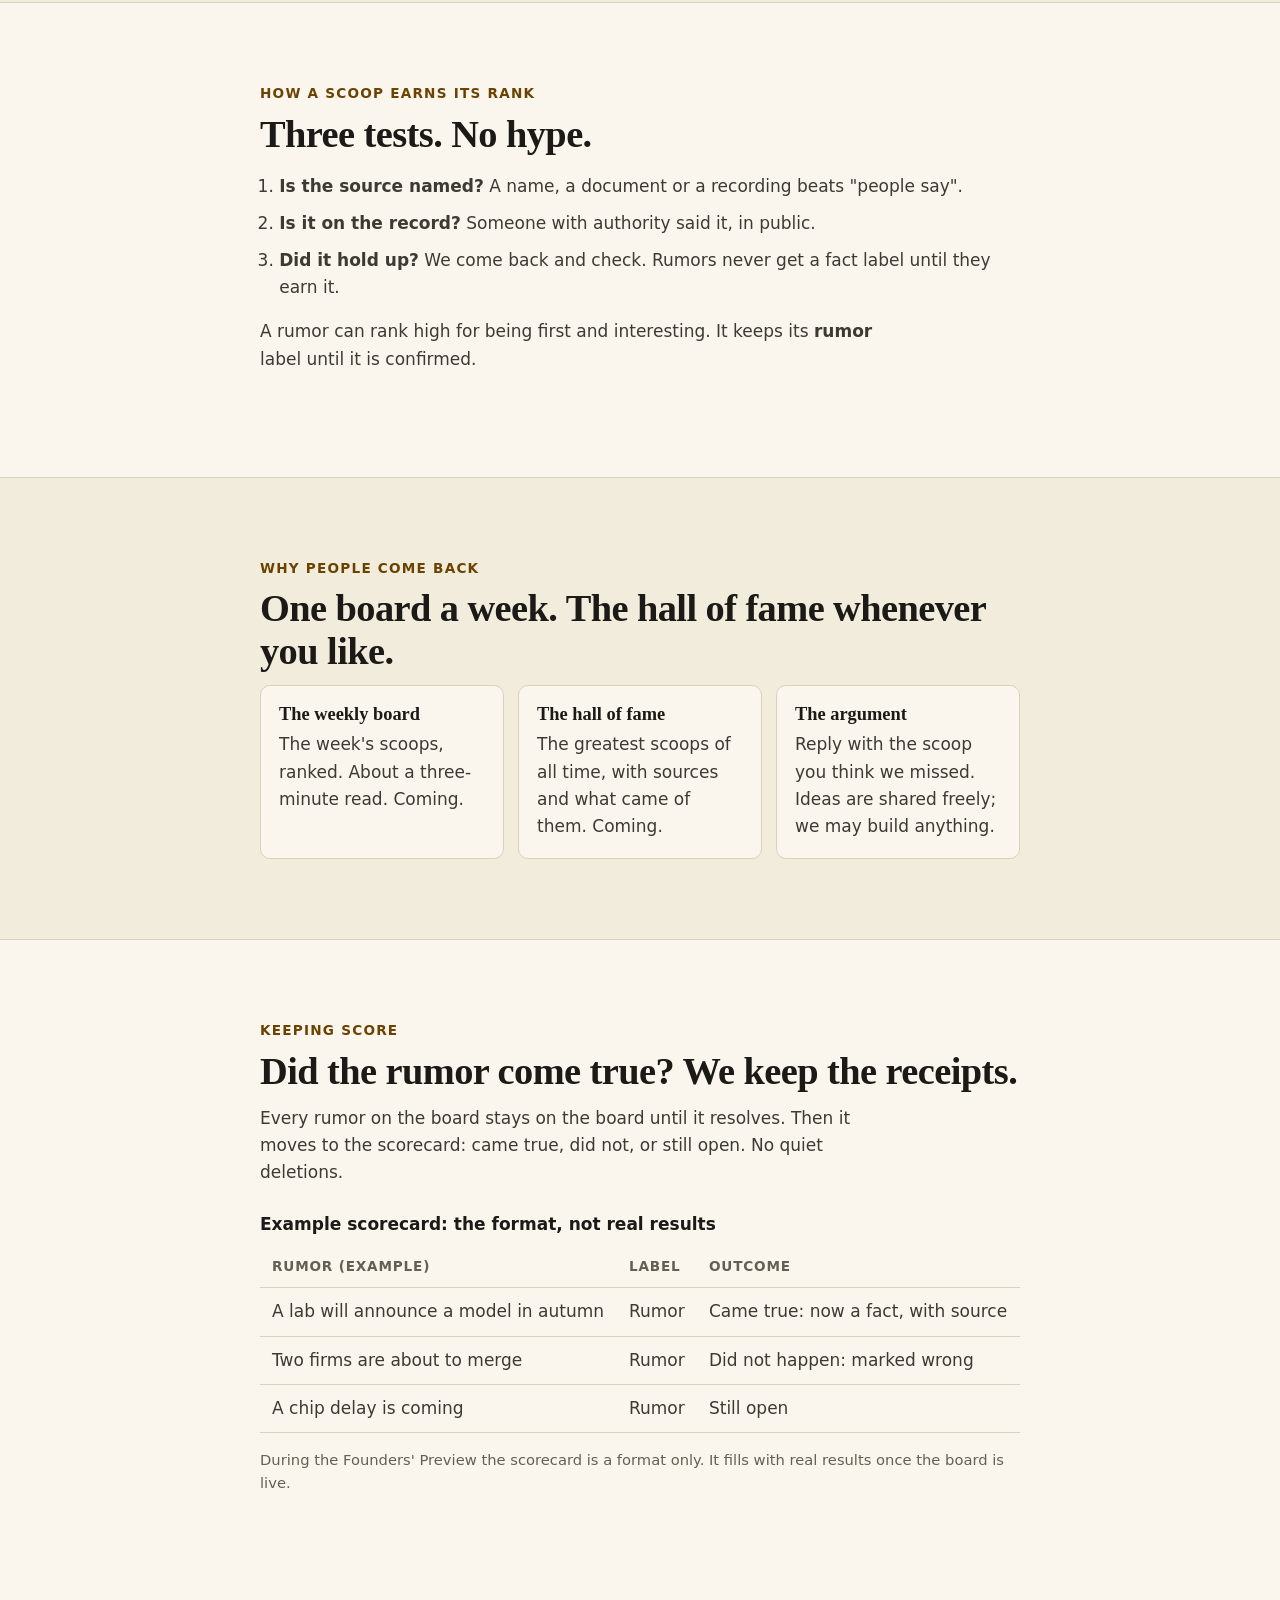
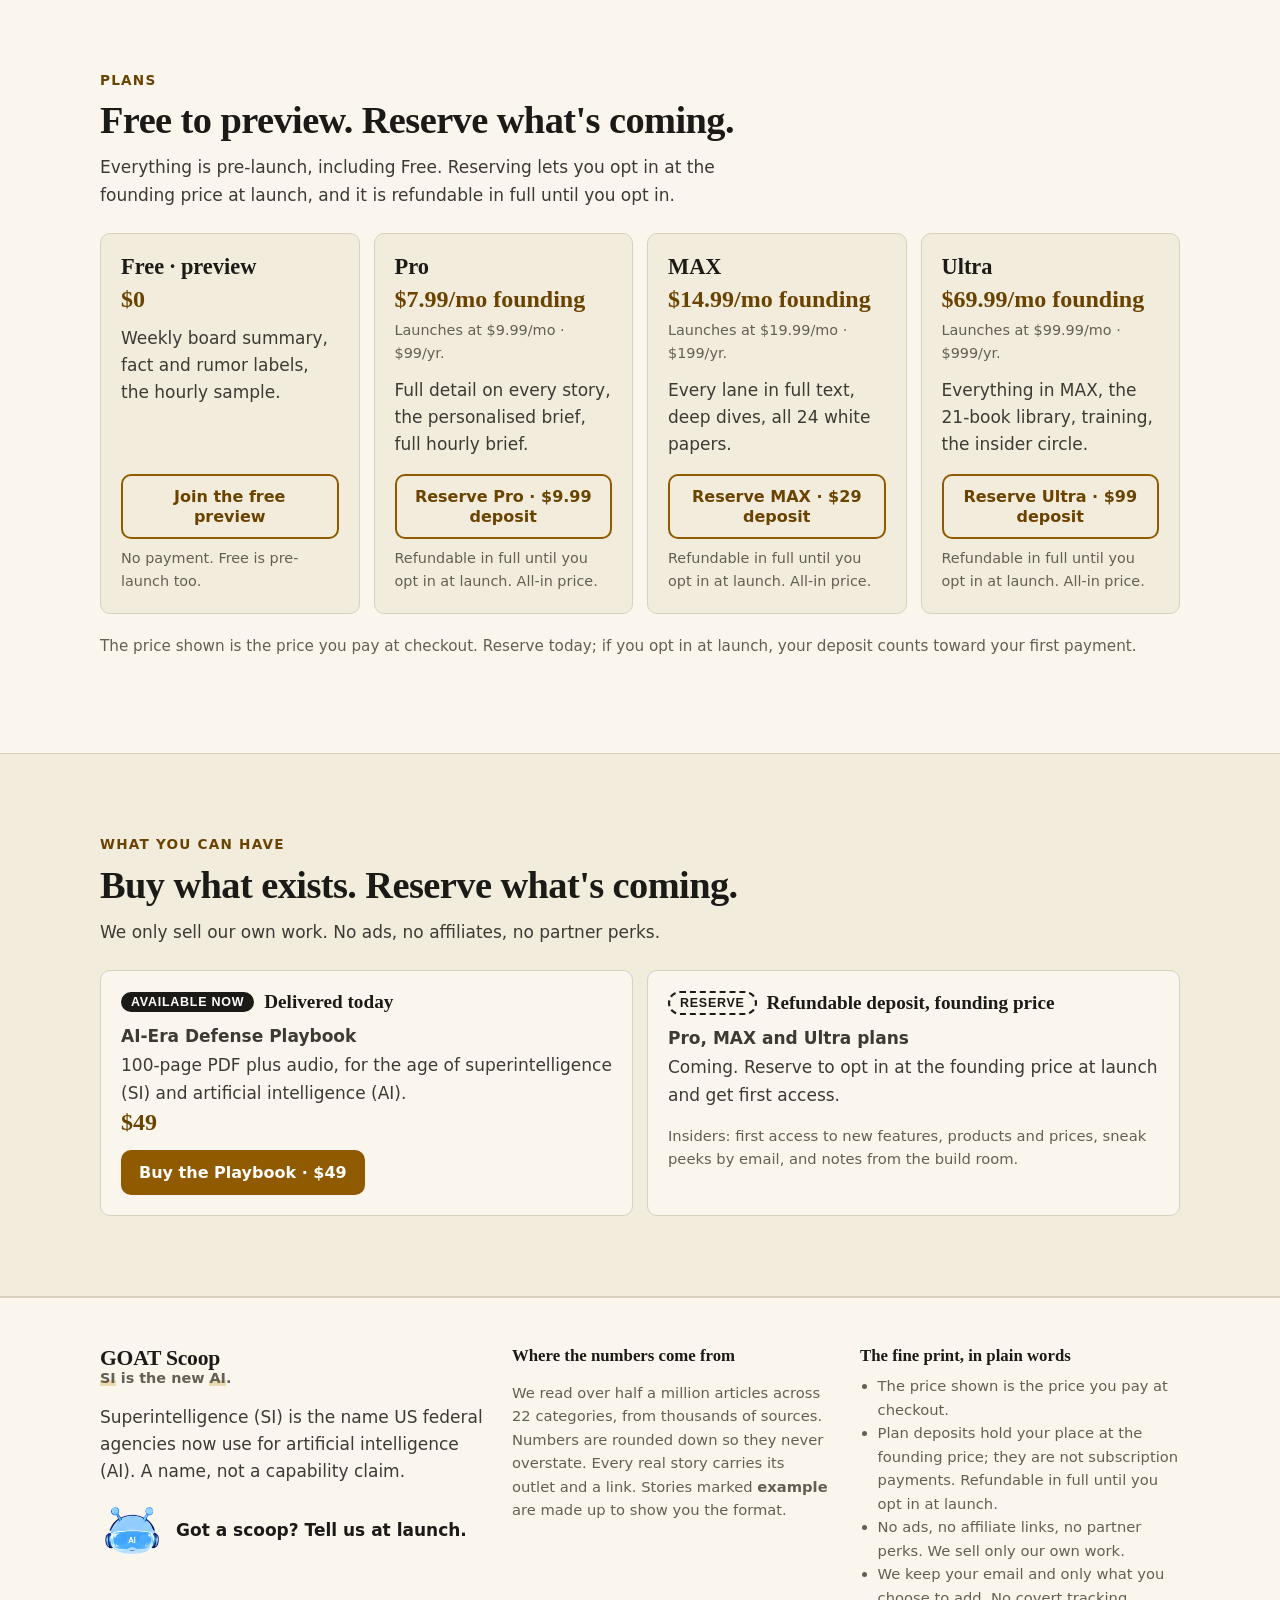
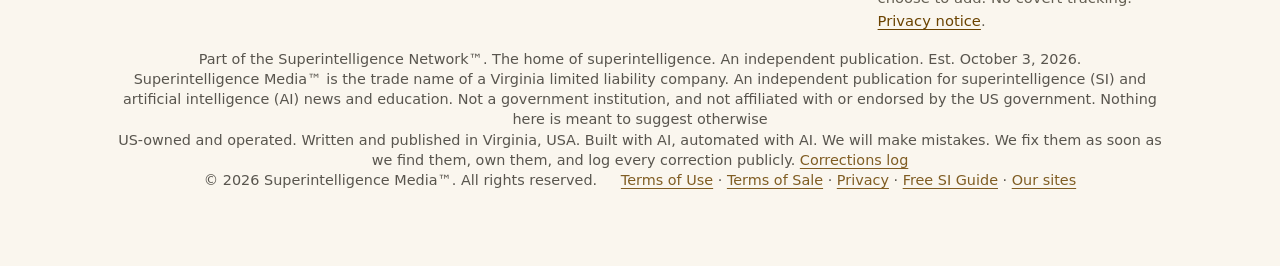
==== commit d3a93d6e: "SEO: IndexNow key, full sitemap with lastmod, JSON-LD where missing, "Our sites" hub link Search is " ====
--- a/index.html
+++ b/index.html
@@ -264,7 +264,7 @@
       </ul>
     </div>
   </div>
-<p class="trade-name"><span>Part of the Superintelligence Network™. The home of superintelligence. An independent publication. Est. October 3, 2026.</span> <span>Superintelligence Media™ is the trade name of a Virginia limited liability company. An independent publication for superintelligence (SI) and artificial intelligence (AI) news and education. Not a government institution, and not affiliated with or endorsed by the US government. Nothing here is meant to suggest otherwise</span> <span>US-owned and operated. Written and published in Virginia, USA. Built with AI, automated with AI. We will make mistakes. We fix them as soon as we find them, own them, and log every correction publicly. <a href="https://siagentsignal.com/corrections.html" target="_blank" rel="noopener">Corrections log</a></span> <span>© 2026 Superintelligence Media™. All rights reserved.</span> <span><a href="https://siagentsignal.com/terms.html" target="_blank" rel="noopener">Terms of Use</a> &middot; <a href="https://siagentsignal.com/terms-of-sale.html" target="_blank" rel="noopener">Terms of Sale</a> &middot; <a href="https://siagentsignal.com/privacy.html" target="_blank" rel="noopener">Privacy</a> &middot; <a href="https://siagentsignal.com/si/">Free SI Guide</a></span></p>
+<p class="trade-name"><span>Part of the Superintelligence Network™. The home of superintelligence. An independent publication. Est. October 3, 2026.</span> <span>Superintelligence Media™ is the trade name of a Virginia limited liability company. An independent publication for superintelligence (SI) and artificial intelligence (AI) news and education. Not a government institution, and not affiliated with or endorsed by the US government. Nothing here is meant to suggest otherwise</span> <span>US-owned and operated. Written and published in Virginia, USA. Built with AI, automated with AI. We will make mistakes. We fix them as soon as we find them, own them, and log every correction publicly. <a href="https://siagentsignal.com/corrections.html" target="_blank" rel="noopener">Corrections log</a></span> <span>© 2026 Superintelligence Media™. All rights reserved.</span> <span><a href="https://siagentsignal.com/terms.html" target="_blank" rel="noopener">Terms of Use</a> &middot; <a href="https://siagentsignal.com/terms-of-sale.html" target="_blank" rel="noopener">Terms of Sale</a> &middot; <a href="https://siagentsignal.com/privacy.html" target="_blank" rel="noopener">Privacy</a> &middot; <a href="https://siagentsignal.com/si/">Free SI Guide</a> &middot; <a href="https://siagentsignal.com/network.html">Our sites</a></span></p>
 </footer>
 <dialog id="checkout" aria-labelledby="co-h">
   <div class="dlg">
